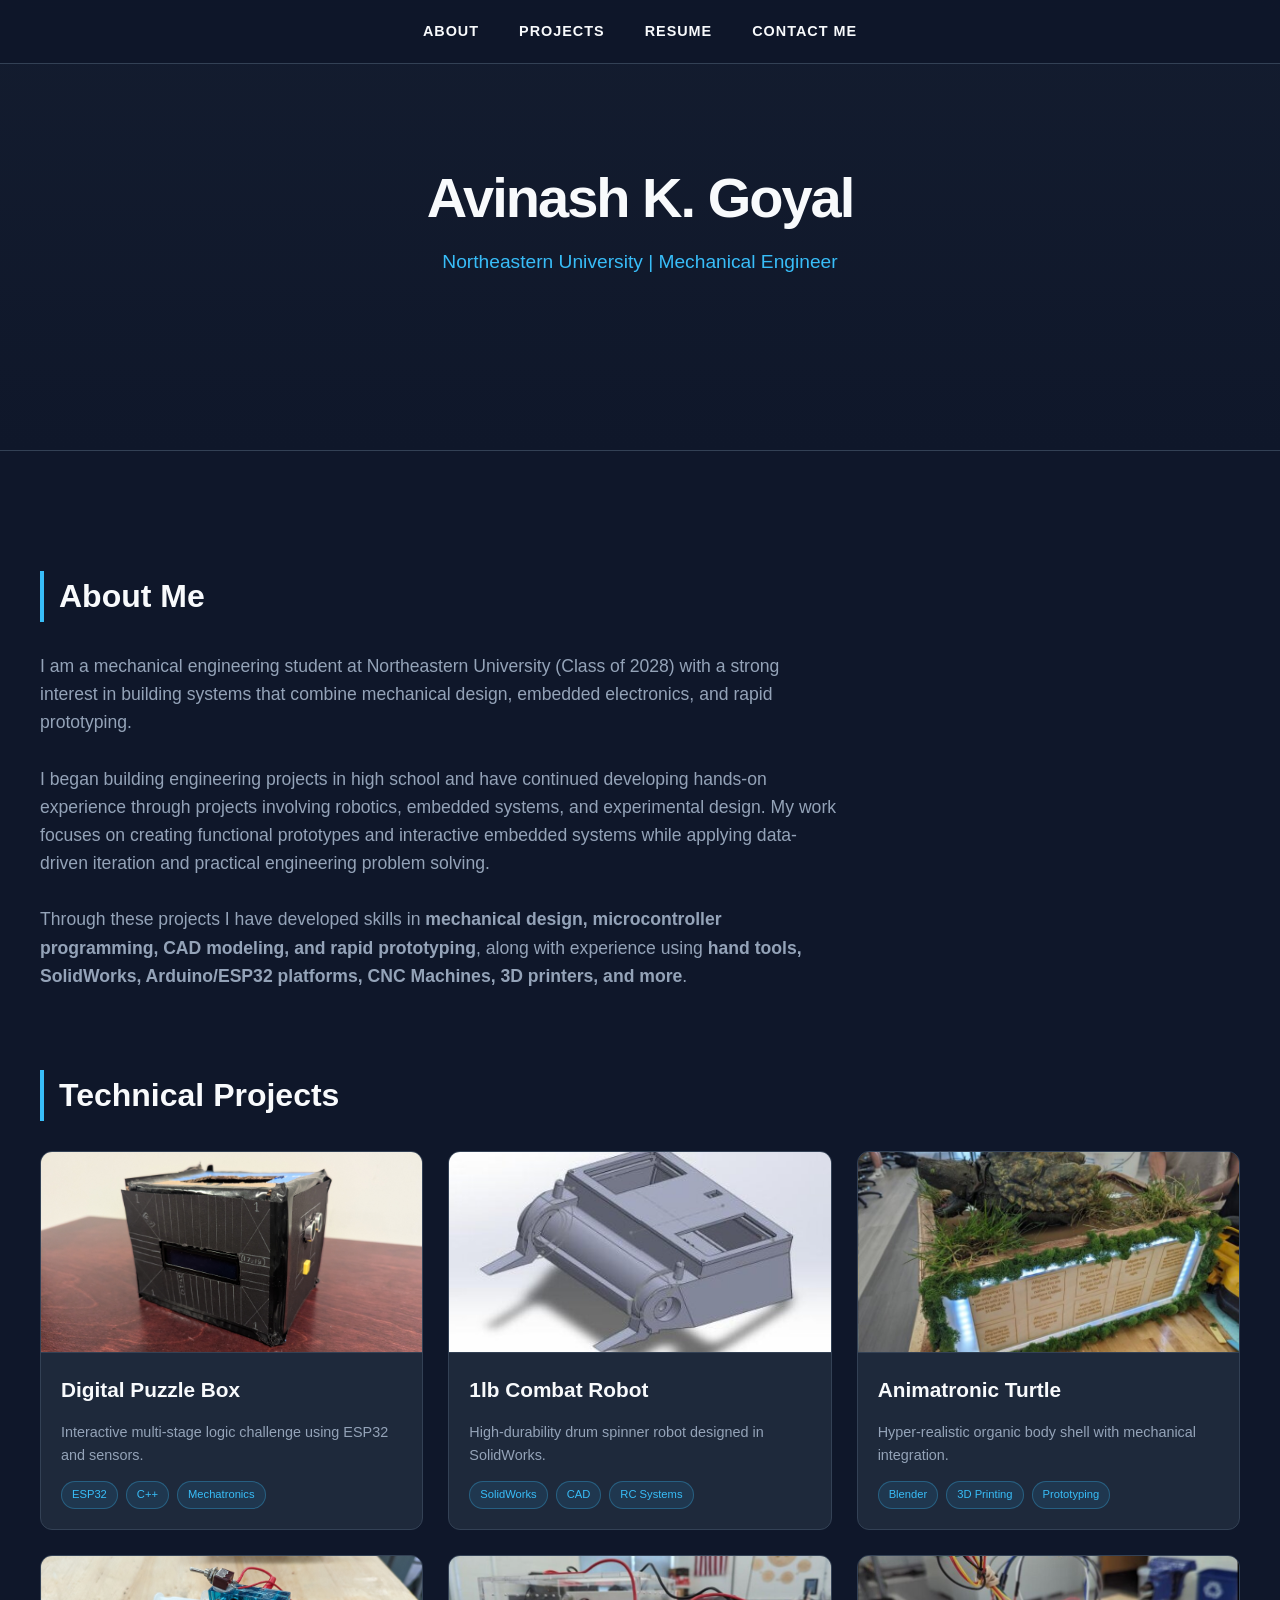
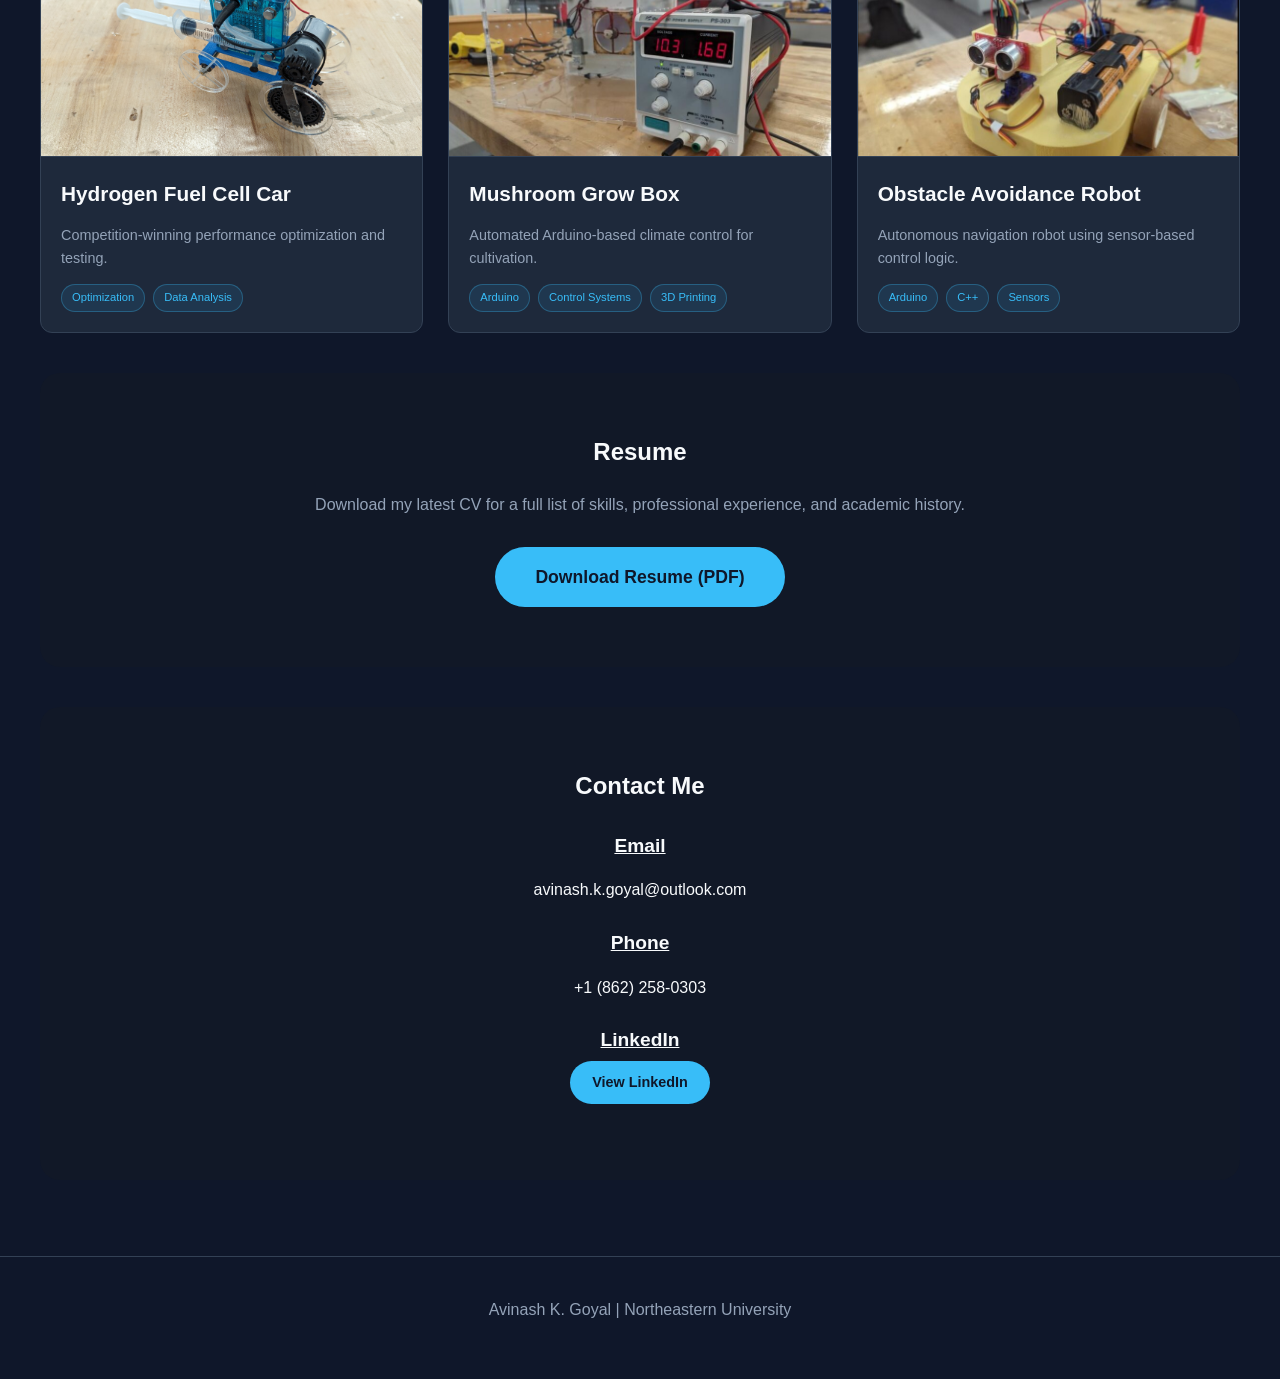
==== index.html @ fcb68ca4 "Add files via upload Portfolio Ver. 1 Commit" ====
<!DOCTYPE html>
<html lang="en">
<head>
    <meta charset="UTF-8">
    <meta name="viewport" content="width=device-width, initial-scale=1.0">
    <title>Engineering Portfolio</title>
    <style>
        /* FAIL-PROOF EMBEDDED CSS */
        :root {
            --bg: #0f172a;
            --card: #1e293b;
            --accent: #38bdf8;
            --text: #f8fafc;
            --text-dim: #94a3b8;
        }

        html { scroll-behavior: smooth; }
        
        body {
            font-family: 'Segoe UI', Tahoma, Geneva, Verdana, sans-serif;
            background-color: var(--bg);
            color: var(--text);
            margin: 0;
            padding: 0;
            line-height: 1.6;
        }

        /* Nav Bar */
        nav {
            position: fixed;
            top: 0; width: 100%;
            background: rgba(15, 23, 42, 0.9);
            backdrop-filter: blur(10px);
            display: flex;
            justify-content: center;
            padding: 20px 0;
            z-index: 1000;
            border-bottom: 1px solid #334155;
        }

        nav a {
            color: var(--text);
            text-decoration: none;
            margin: 0 20px;
            font-weight: bold;
            font-size: 0.9rem;
            text-transform: uppercase;
            letter-spacing: 1px;
            transition: 0.3s;
        }

        nav a:hover { color: var(--accent); }

        /* Hero */
        header {
            height: 50vh;
            display: flex;
            flex-direction: column;
            justify-content: center;
            align-items: center;
            text-align: center;
            background: linear-gradient(rgba(15, 23, 42, 0.7), var(--bg)), #1e293b;
            border-bottom: 1px solid #334155;
        }

	/* Contact Header */
	.contact-title {
    	     font-size: 1.2rem;      
    	     font-weight: bold;
    	     text-decoration: underline;
    	     text-align: center;
    	     margin-top: 25px;
    	     margin-bottom: 5px;
    	     color: var(--text);
	}

        header h1 { font-size: 3.5rem; margin: 0; letter-spacing: -2px; }
        header p { color: var(--accent); font-size: 1.2rem; margin-top: 5px; font-weight: 300; }

        .container { max-width: 1200px; margin: 0 auto; padding: 60px 20px; }
	section {margin-top: 60px;}
        .section-title { font-size: 2rem; margin-bottom: 30px; border-left: 4px solid var(--accent); padding-left: 15px; }

        /* Project Grid */
        .project-grid {
            display: grid;
            grid-template-columns: repeat(auto-fit, minmax(320px, 1fr));
            gap: 25px;
        }

        .project-card {
            background: var(--card);
            border-radius: 12px;
            border: 1px solid #334155;
            overflow: hidden;
            cursor: pointer;
            transition: all 0.3s ease;
            display: flex;
            flex-direction: column;
        }

        .project-card:hover { 
            transform: translateY(-8px); 
            border-color: var(--accent);
            box-shadow: 0 10px 30px rgba(0,0,0,0.5);
        }

        /* Image Preview Area */
        .project-img {
            height: 200px;
            background-size: cover;
            background-position: center;
            background-color: #0f172a;
            border-bottom: 1px solid #334155;
        }

        .project-info { padding: 20px; }
        .project-info h3 { margin: 0 0 10px 0; color: var(--text); font-size: 1.3rem; }
        .project-info p { font-size: 0.9rem; color: var(--text-dim); margin-bottom: 15px; height: 45px; overflow: hidden; }

        .tags { display: flex; flex-wrap: wrap; gap: 8px; }
        .tags span {
            font-size: 0.7rem;
            background: rgba(56, 189, 248, 0.1);
            color: var(--accent);
            padding: 4px 10px;
            border-radius: 50px;
            border: 1px solid rgba(56, 189, 248, 0.3);
        }

        /* Resume Section */
        #resume { text-align: center; background: #111827; border-radius: 20px; margin-top: 40px; padding: 60px 20px; }
        .resume-btn {
            display: inline-block;
            background: var(--accent);
            color: #0f172a;
            padding: 16px 40px;
            border-radius: 50px;
            text-decoration: none;
            font-weight: bold;
            font-size: 1.1rem;
            transition: 0.3s;
        }
        .resume-btn:hover { transform: scale(1.05); background: #fff; }

	.contact-btn {
    	display: inline-block;
    	background: var(--accent);
    	color: #0f172a;
    	padding: 10px 22px;   /* smaller padding */
    	border-radius: 40px;
    	text-decoration: none;
    	font-weight: bold;
    	font-size: 0.9rem;    /* smaller text */
   	 transition: 0.3s;
	}

	.contact-btn:hover {
  	  transform: scale(1.05);
   	 background: #fff;
	}	

	/* Contact Me Section */
        #contact { text-align: center; background: #111827; border-radius: 20px; margin-top: 40px; padding: 60px 20px; }


        /* Pop-up Modal */
        .modal {
            display: none;
            position: fixed;
            z-index: 2000;
            top: 0; left: 0; width: 100%; height: 100%;
            background: rgba(0,0,0,0.95);
            overflow-y: auto;
            backdrop-filter: blur(8px);
        }

        .modal-content {
            background: var(--card);
            margin: 40px auto;
            padding: 40px;
            width: 90%;
            max-width: 900px;
            border-radius: 20px;
            position: relative;
            border: 1px solid var(--accent);
        }

        .close {
            position: absolute;
            top: 20px; right: 25px;
            font-size: 40px; cursor: pointer; color: var(--text-dim);
        }
        .close:hover { color: var(--accent); }

        #modalImages {
            display: grid;
            grid-template-columns: 1fr 1fr;
            gap: 15px;
            margin-top: 25px;
        }

        #modalImages img {
            width: 100%;
            border-radius: 10px;
            border: 1px solid #334155;
        }

        @media (max-width: 600px) {
            #modalImages { grid-template-columns: 1fr; }
            header h1 { font-size: 2.5rem; }
        }
    </style>
</head>
<body>

    <nav>
        <a href="#about">About</a>
        <a href="#projects">Projects</a>
        <a href="#resume">Resume</a>
	<a href="#contact">Contact Me</a>
    </nav>

    <header>
        <h1>Avinash K. Goyal</h1>
        <p>Northeastern University | Mechanical Engineer</p>
    </header>

    <div class="container">
        
        <!-- ABOUT ME -->
        <section id="about" style="margin-bottom: 80px;">
            <h2 class="section-title">About Me</h2>
            <p style="font-size: 1.1rem; max-width: 800px; color: var(--text-dim);">
                I am a mechanical engineering student at Northeastern University (Class of 2028) with a strong interest in building systems that combine mechanical design, embedded electronics, and rapid prototyping.<br><br>I began building engineering projects in high school and have continued developing hands-on experience through projects involving robotics, embedded systems, and experimental design. My work focuses on creating functional prototypes and interactive embedded systems while applying data-driven iteration and practical engineering problem solving.<br><br>Through these projects I have developed skills in <Strong>mechanical design, microcontroller programming, CAD modeling, and rapid prototyping</Strong>, along with experience using <Strong>hand tools, SolidWorks, Arduino/ESP32 platforms, CNC Machines, 3D printers, and more</Strong>.
            </p>
        </section>

        <!-- PROJECTS -->
        <section id="projects">
            <h2 class="section-title">Technical Projects</h2>
            <div class="project-grid">
                
                <!-- 1. Digital Puzzle Box -->
                <div class="project-card" onclick="openModal('Digital Puzzle Box', 'The Digital Puzzle Box is an interactive, multi-stage escape-room style puzzle system designed to combine embedded systems, physical interaction, and logical problem solving. The project integrates sensors, user input devices, and servo-driven mechanisms to create a sequential puzzle experience that must be solved step-by-step to progress.<br><br>The system was built around an ESP32 microcontroller controlling multiple input and output components including an LCD display, distance sensors, buttons, and a joystick interface. Each stage of the puzzle required users to interact with the hardware in different ways, triggering new challenges through programmed logic.<br><br>The embedded software was written in C++ using the Arduino IDE, implementing multiple puzzle types such as pattern recognition, binary decoding, timing challenges, and mathematical sequences.<br><br>The enclosure and interface components were designed to allow easy user interaction while maintaining modular electronics inside the box. Rapid prototyping techniques and low-cost materials were used to build a complete functional prototype in under two weeks.<br><br>The final system successfully demonstrated a full puzzle sequence from start to finish, showcasing how embedded electronics and mechanical actuation can create engaging interactive devices.', 'puzzle-preview.jpg,puzzle-1.jpg,puzzle-2.jpg')">
                    <div class="project-img" style="background-image: url('puzzle-preview.jpg');"></div>
                    <div class="project-info">
                        <h3>Digital Puzzle Box</h3>
                        <p>Interactive multi-stage logic challenge using ESP32 and sensors.</p>
                        <div class="tags"><span>ESP32</span> <span>C++</span> <span>Mechatronics</span></div>
                    </div>
                </div>

                <!-- 2. Combat Robot -->
                <div class="project-card" onclick="openModal('1lb Combat Robot', 'This project involved designing and building a 1-pound competitive combat robot optimized for durability, weapon performance, and survivability in combat robotics competitions.<br><br>The robot chassis was designed in SolidWorks with a low-profile architecture to maximize stability and ensure the robot could continue operating even if flipped over. The structure incorporated sloped armor surfaces and reinforced mounting points to improve resilience against impacts.<br><br>The front of the robot features low-clearance forks designed to gain control of opponents during engagement.<br><br>A two-tooth drum spinner weapon was engineered to maximize bite and energy transfer while staying within strict weight constraints. Iterative design was used to balance weapon mass, rotational speed, and structural strength.<br><br>Because combat robots operate under extreme conditions, special attention was given to weight distribution, structural robustness, component protection, and maintainability between matches.<br><br>The final design balanced offensive power and durability while meeting the strict weight and dimensional requirements of the competition class.', 'robot-preview.jpg,robot-1.jpg,robot-2.jpg')">
                    <div class="project-img" style="background-image: url('robot-preview.jpg');"></div>
                    <div class="project-info">
                        <h3>1lb Combat Robot</h3>
                        <p>High-durability drum spinner robot designed in SolidWorks.</p>
                        <div class="tags"><span>SolidWorks</span> <span>CAD</span> <span>RC Systems</span></div>
                    </div>
                </div>

                <!-- 3. Animatronic Turtle -->
                <div class="project-card" onclick="openModal('Animatronic Snapping Turtle', 'This project focused on creating a realistic full-scale animatronic snapping turtle, emphasizing lifelike appearance and compatibility with internal mechanical systems.<br><br>The outer body was modeled in Blender and fabricated using 3D printing techniques. Special attention was given to surface detail and geometry so the shell and skin textures resembled the organic form of a real snapping turtle.<br><br>The design had to integrate cleanly with the internal mechanical structure while maintaining realistic proportions and surface textures.<br><br>Multiple materials and fabrication techniques were explored to achieve realistic appearance and flexibility, including, flexible TPU printing, fabric layering, custom paint blending, and epoxy surface finishing. These methods allowed experimentation with different ways to replicate organic textures and motion.<br><br>The final animatronic shell achieved a convincing natural appearance while remaining compatible with the internal actuation system.', 'turtle-preview.jpg,turtle-1.jpg,turtle-2.jpg')">
                    <div class="project-img" style="background-image: url('turtle-preview.jpg');"></div>
                    <div class="project-info">
                        <h3>Animatronic Turtle</h3>
                        <p>Hyper-realistic organic body shell with mechanical integration.</p>
                        <div class="tags"><span>Blender</span> <span>3D Printing</span> <span>Prototyping</span></div>
                    </div>
                </div>

                <!-- 4. Hydrogen Fuel Cell Car -->
                <div class="project-card" onclick="openModal('Hydrogen Fuel Cell Car', 'This project involved designing and optimizing a hydrogen fuel cell powered model vehicle as part of a competitive engineering challenge.<br><br>The goal was to maximize vehicle performance while operating under strict competition constraints including a fixed power source and limited modification allowances.<br><br>A structured testing process was developed to analyze how design variables affected performance. Key factors studied included vehicle weight, gear ratios, wheel diameter, and mechanical efficiency. Timed experimental runs were conducted to isolate the effect of each variable.<br><br>Data from testing was used to guide design improvements and drivetrain configuration adjustments. These iterative changes improved the balance between torque and speed.<br><br>The final design achieved top performance in the competition and received the Best Engineered Car Award for its systematic design and optimization process.', 'car-preview.jpg,car-1.jpg,car-2.jpg')">
                    <div class="project-img" style="background-image: url('car-preview.jpg');"></div>
                    <div class="project-info">
                        <h3>Hydrogen Fuel Cell Car</h3>
                        <p>Competition-winning performance optimization and testing.</p>
                        <div class="tags"><span>Optimization</span> <span>Data Analysis</span></div>
                    </div>
                </div>

                <!-- 5. Mushroom Grow Box -->
                <div class="project-card" onclick="openModal('Mushroom Grow Box', 'The Mushroom Grow Box project involved building a small-scale environmental control system capable of monitoring and regulating conditions required for mushroom cultivation.<br><br>The system used an Arduino Uno connected to temperature and humidity sensors, along with control components for regulating environmental conditions.<br><br>A microcontroller program written in C++ continuously monitored sensor readings and adjusted system behavior accordingly.<br><br>A custom electronics housing was designed and 3D printed to mount the control system externally on the grow box. The enclosure included features to improve usability and maintenance, including, snap-fit mounting structure, cable routing channels, and a dedicated programming access port<br><br>The system successfully demonstrated automated environmental monitoring and control within a compact and maintainable design.', 'grow-preview.jpg,grow-1.jpg')">
                    <div class="project-img" style="background-image: url('grow-preview.jpg');"></div>
                    <div class="project-info">
                        <h3>Mushroom Grow Box</h3>
                        <p>Automated Arduino-based climate control for cultivation.</p>
                        <div class="tags"><span>Arduino</span> <span>Control Systems</span> <span>3D Printing</span></div>
                    </div>
                </div>

                <!-- 6. Obstacle Avoidance Robot -->
                <div class="project-card" onclick="openModal('Obstacle Avoidance Robot', 'This project involved building an autonomous robot capable of navigating around obstacles using sensor feedback and programmed control logic.<br><br>The robot chassis was designed in OnShape and fabricated using 3D printing. The design prioritized simplicity and easy integration of sensors and motors.<br><br>The robot used distance sensors to detect obstacles and adjust its movement in real time. All control logic was programmed in C++ using the Arduino IDE.<br><br>The system processed sensor input and dynamically controlled motor outputs to allow the robot to avoid collisions.<br><br>The completed robot successfully navigated obstacle-filled environments using fully autonomous control.', 'avoid-preview.jpg,avoid-1.jpg')">
                    <div class="project-img" style="background-image: url('avoid-preview.jpg');"></div>
                    <div class="project-info">
                        <h3>Obstacle Avoidance Robot</h3>
                        <p>Autonomous navigation robot using sensor-based control logic.</p>
                        <div class="tags"><span>Arduino</span> <span>C++</span> <span>Sensors</span></div>
                    </div>
                </div>

            </div>
        </section>

        <!-- RESUME -->
        <section id="resume">
            <h2 style="margin-top: 0;">Resume</h2>
            <p style="color: var(--text-dim); margin-bottom: 30px;">
                Download my latest CV for a full list of skills, professional experience, and academic history.
            </p>
            <a href="resume.pdf" class="resume-btn" target="_blank">Download Resume (PDF)</a>
        </section>

        <!-- Contact Me -->
        <section id="contact">
            <h2 style="margin-top: 0;">Contact Me</h2>

            <div class="contact-title">Email</div>
            <p>avinash.k.goyal@outlook.com</p>

            <div class="contact-title">Phone</div>
            <p>+1 (862) 258-0303</p>

            <div class="contact-title">LinkedIn</div>

		<a href="https://www.linkedin.com/in/avinash-k-goyal" target="_blank" 
  		class="contact-btn">
  		View LinkedIn
		</a>
		
            </p>
        </section>
    </div> 

    <footer>
        <p style="text-align: center; color: var(--text-dim); padding: 40px 0; border-top: 1px solid #334155;">
            Avinash K. Goyal | Northeastern University
        </p>
    </footer>

    <!-- POP-UP MODAL STRUCTURE -->
    <div id="projectModal" class="modal">
        <div class="modal-content">
            <span class="close" onclick="closeModal()">&times;</span>
            <h2 id="modalTitle" style="color:var(--accent); margin-top: 0; font-size: 2rem;"></h2>
            <p id="modalDesc" style="font-size: 1.1rem; line-height: 1.8; color: var(--text-dim);"></p>
            <h4 style="margin-bottom: 10px; border-bottom: 1px solid #334155; padding-bottom: 5px;">Project Documentation</h4>
            <div id="modalImages"></div>
        </div>
    </div>

    <script>
        function openModal(title, desc, imgs) {
            document.getElementById("modalTitle").innerText = title;
            document.getElementById("modalDesc").innerHTML = desc;
            const imgContainer = document.getElementById("modalImages");
            imgContainer.innerHTML = "";
            
            const imgList = imgs.split(",");
            imgList.forEach(src => {
                const img = document.createElement("img");
                img.src = src.trim();
                img.onerror = function() { this.style.display='none'; }; // Hides images that don't exist
                imgContainer.appendChild(img);
            });

            document.getElementById("projectModal").style.display = "block";
            document.body.style.overflow = "hidden"; // Stops the background from scrolling
        }

        function closeModal() {
            document.getElementById("projectModal").style.display = "none";
            document.body.style.overflow = "auto";
        }

        // Close when clicking outside the box
        window.onclick = function(event) {
            if (event.target == document.getElementById("projectModal")) {
                closeModal();
            }
        }
    </script>
</body>
</html>
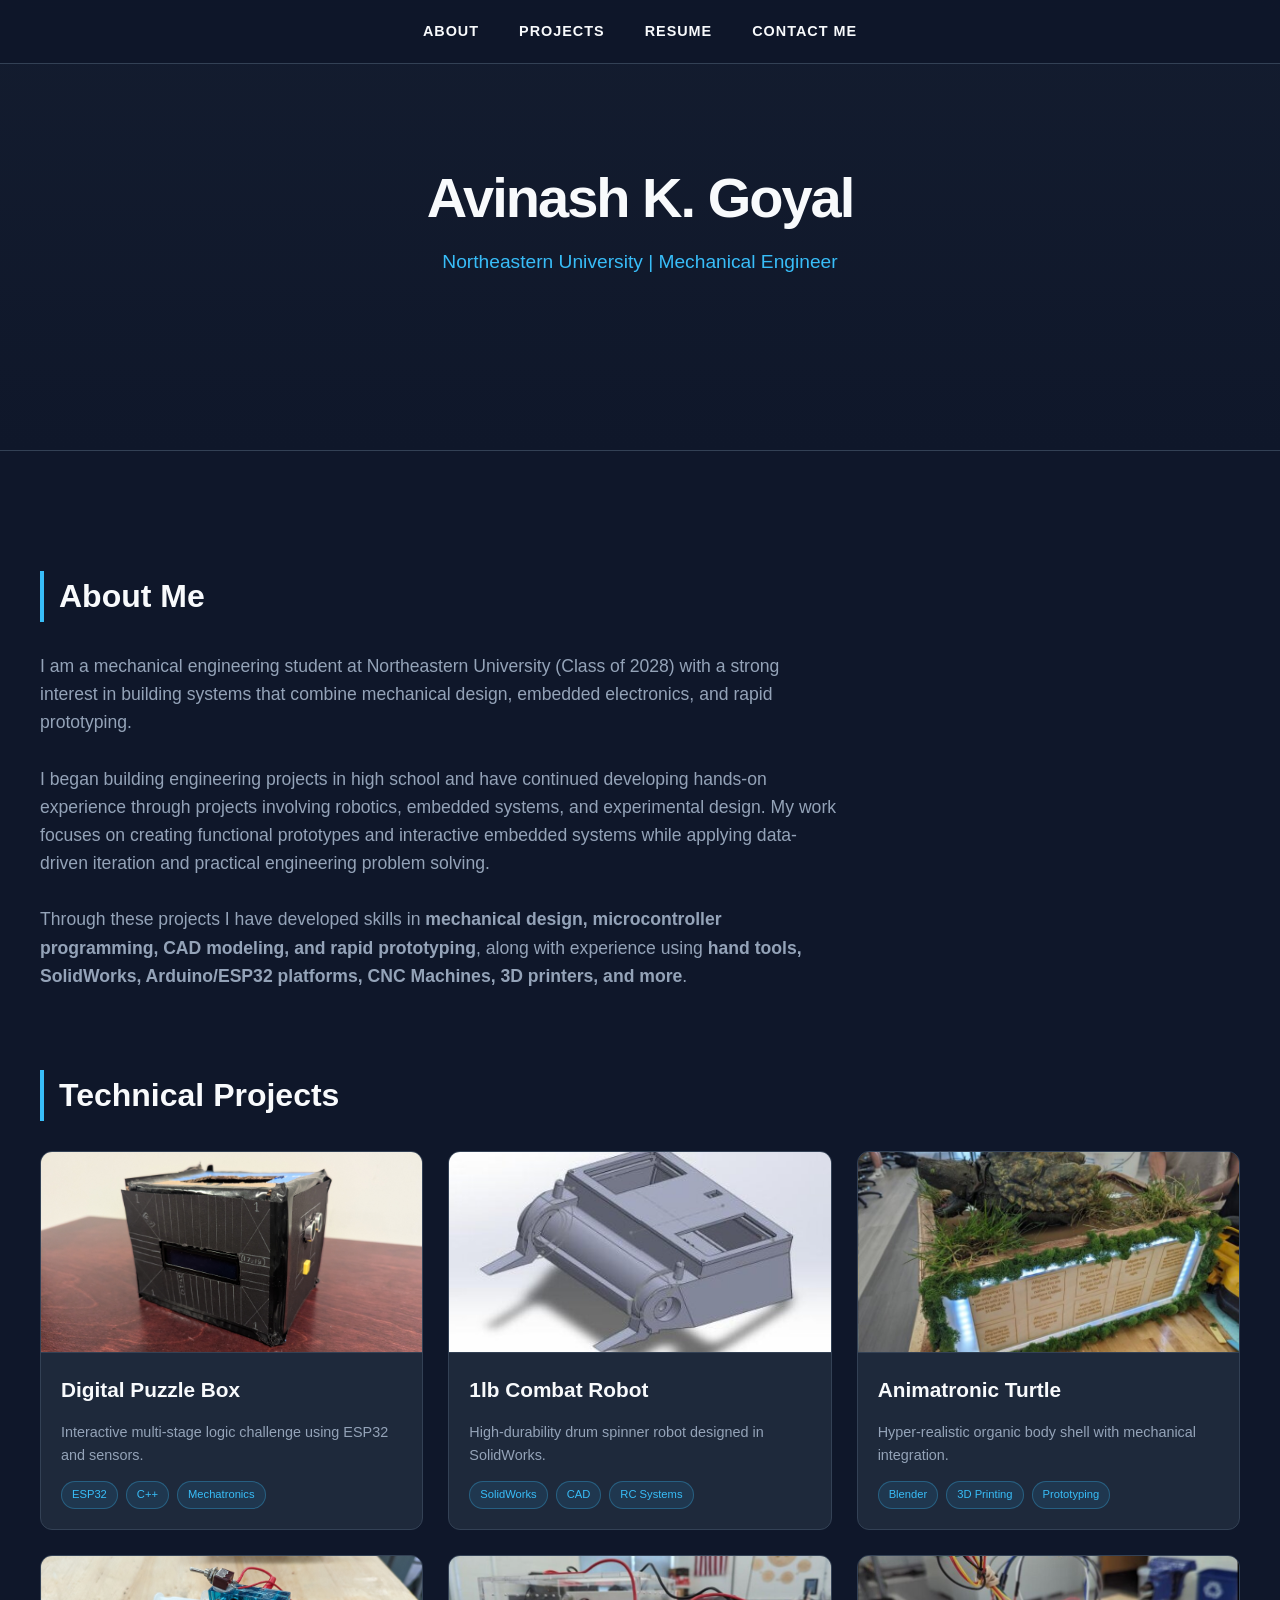
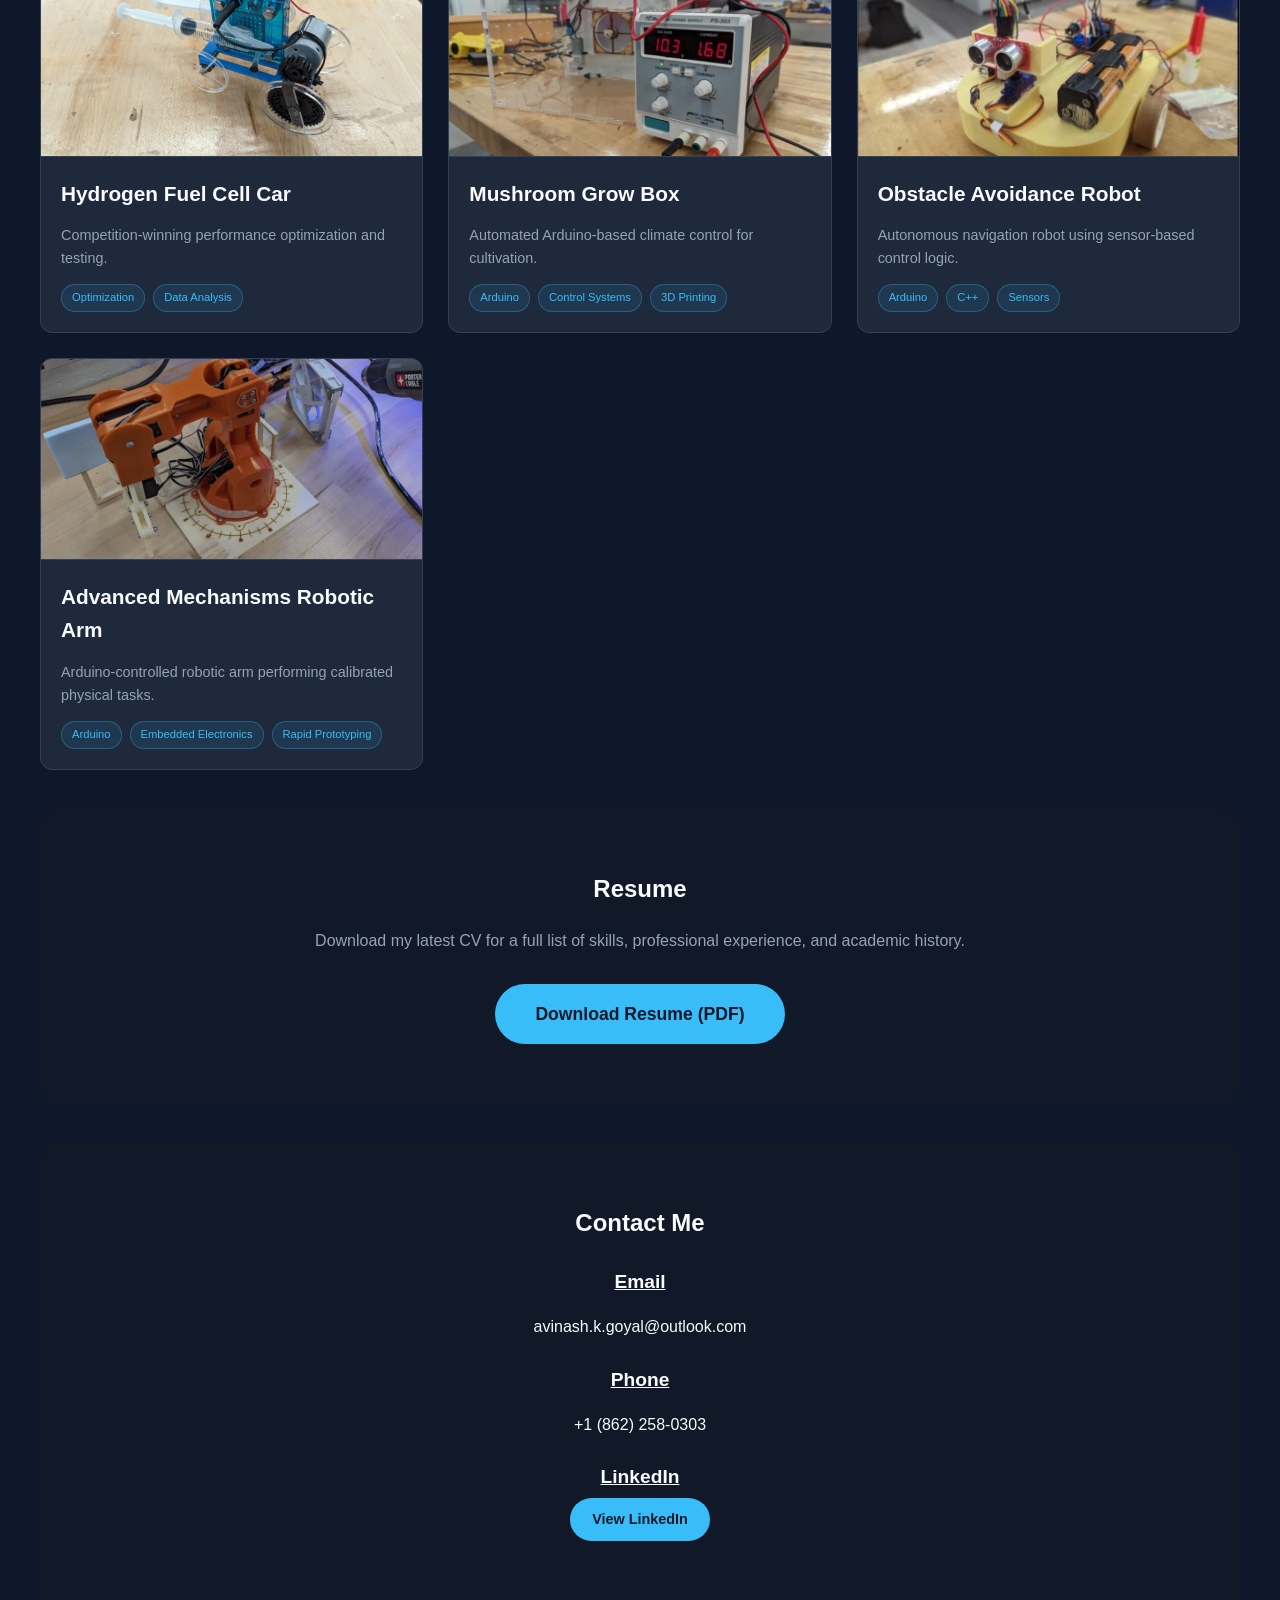
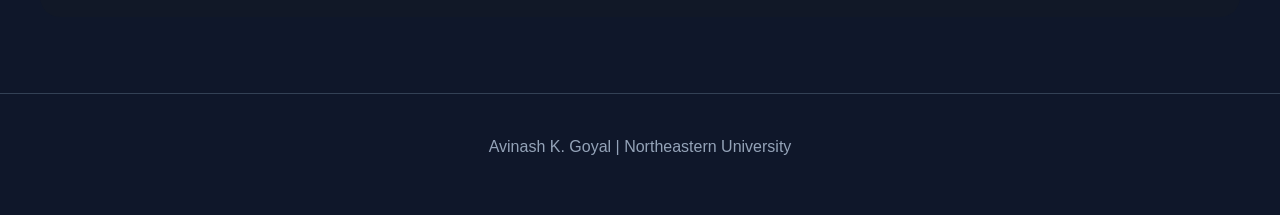
==== commit 68399697: "Ver 1.01 Reupload 1" ====
--- a/index.html
+++ b/index.html
@@ -242,7 +242,7 @@
             <div class="project-grid">
                 
                 <!-- 1. Digital Puzzle Box -->
-                <div class="project-card" onclick="openModal('Digital Puzzle Box', 'The Digital Puzzle Box is an interactive, multi-stage escape-room style puzzle system designed to combine embedded systems, physical interaction, and logical problem solving. The project integrates sensors, user input devices, and servo-driven mechanisms to create a sequential puzzle experience that must be solved step-by-step to progress.<br><br>The system was built around an ESP32 microcontroller controlling multiple input and output components including an LCD display, distance sensors, buttons, and a joystick interface. Each stage of the puzzle required users to interact with the hardware in different ways, triggering new challenges through programmed logic.<br><br>The embedded software was written in C++ using the Arduino IDE, implementing multiple puzzle types such as pattern recognition, binary decoding, timing challenges, and mathematical sequences.<br><br>The enclosure and interface components were designed to allow easy user interaction while maintaining modular electronics inside the box. Rapid prototyping techniques and low-cost materials were used to build a complete functional prototype in under two weeks.<br><br>The final system successfully demonstrated a full puzzle sequence from start to finish, showcasing how embedded electronics and mechanical actuation can create engaging interactive devices.', 'puzzle-preview.jpg,puzzle-1.jpg,puzzle-2.jpg')">
+                <div class="project-card" onclick="openModal('Digital Puzzle Box', 'The Digital Puzzle Box is an interactive, multi-stage escape-room style puzzle system designed to combine embedded systems, physical interaction, and logical problem solving. The project integrates sensors, user input devices, and servo-driven mechanisms to create a sequential puzzle experience that must be solved step-by-step to progress.<br><br>The system was built around an ESP32 microcontroller controlling multiple input and output components including an LCD display, distance sensors, buttons, and a joystick interface. Each stage of the puzzle required users to interact with the hardware in different ways, triggering new challenges through programmed logic.<br><br>The embedded software was written in C++ using the Arduino IDE, implementing multiple puzzle types such as pattern recognition, binary decoding, timing challenges, and mathematical sequences.<br><br>The enclosure and interface components were designed to allow easy user interaction while maintaining modular electronics inside the box. Rapid prototyping techniques and low-cost materials were used to build a complete functional prototype in under two weeks.<br><br>The final system successfully demonstrated a full puzzle sequence from start to finish, showcasing how embedded electronics and mechanical actuation can create engaging interactive devices.', 'puzzle-preview.jpg,puzzle-1.jpg,puzzle-2.jpg,puzzle-3.jpg,puzzle-4.jpg')">
                     <div class="project-img" style="background-image: url('puzzle-preview.jpg');"></div>
                     <div class="project-info">
                         <h3>Digital Puzzle Box</h3>
@@ -252,7 +252,7 @@
                 </div>
 
                 <!-- 2. Combat Robot -->
-                <div class="project-card" onclick="openModal('1lb Combat Robot', 'This project involved designing and building a 1-pound competitive combat robot optimized for durability, weapon performance, and survivability in combat robotics competitions.<br><br>The robot chassis was designed in SolidWorks with a low-profile architecture to maximize stability and ensure the robot could continue operating even if flipped over. The structure incorporated sloped armor surfaces and reinforced mounting points to improve resilience against impacts.<br><br>The front of the robot features low-clearance forks designed to gain control of opponents during engagement.<br><br>A two-tooth drum spinner weapon was engineered to maximize bite and energy transfer while staying within strict weight constraints. Iterative design was used to balance weapon mass, rotational speed, and structural strength.<br><br>Because combat robots operate under extreme conditions, special attention was given to weight distribution, structural robustness, component protection, and maintainability between matches.<br><br>The final design balanced offensive power and durability while meeting the strict weight and dimensional requirements of the competition class.', 'robot-preview.jpg,robot-1.jpg,robot-2.jpg')">
+                <div class="project-card" onclick="openModal('1lb Combat Robot', 'This project involved designing and building a 1-pound competitive combat robot optimized for durability, weapon performance, and survivability in combat robotics competitions.<br><br>The robot chassis was designed in SolidWorks with a low-profile architecture to maximize stability and ensure the robot could continue operating even if flipped over. The structure incorporated sloped armor surfaces and reinforced mounting points to improve resilience against impacts.<br><br>The front of the robot features low-clearance forks designed to gain control of opponents during engagement.<br><br>A two-tooth drum spinner weapon was engineered to maximize bite and energy transfer while staying within strict weight constraints. Iterative design was used to balance weapon mass, rotational speed, and structural strength.<br><br>Because combat robots operate under extreme conditions, special attention was given to weight distribution, structural robustness, component protection, and maintainability between matches.<br><br>The final design balanced offensive power and durability while meeting the strict weight and dimensional requirements of the competition class.', 'robot-preview.jpg,robot-1.jpg,robot-2.jpg,robot-3.jpg')">
                     <div class="project-img" style="background-image: url('robot-preview.jpg');"></div>
                     <div class="project-info">
                         <h3>1lb Combat Robot</h3>
@@ -262,7 +262,7 @@
                 </div>
 
                 <!-- 3. Animatronic Turtle -->
-                <div class="project-card" onclick="openModal('Animatronic Snapping Turtle', 'This project focused on creating a realistic full-scale animatronic snapping turtle, emphasizing lifelike appearance and compatibility with internal mechanical systems.<br><br>The outer body was modeled in Blender and fabricated using 3D printing techniques. Special attention was given to surface detail and geometry so the shell and skin textures resembled the organic form of a real snapping turtle.<br><br>The design had to integrate cleanly with the internal mechanical structure while maintaining realistic proportions and surface textures.<br><br>Multiple materials and fabrication techniques were explored to achieve realistic appearance and flexibility, including, flexible TPU printing, fabric layering, custom paint blending, and epoxy surface finishing. These methods allowed experimentation with different ways to replicate organic textures and motion.<br><br>The final animatronic shell achieved a convincing natural appearance while remaining compatible with the internal actuation system.', 'turtle-preview.jpg,turtle-1.jpg,turtle-2.jpg')">
+                <div class="project-card" onclick="openModal('Animatronic Snapping Turtle', 'This project focused on creating a realistic full-scale animatronic snapping turtle, emphasizing lifelike appearance and compatibility with internal mechanical systems.<br><br>The outer body was modeled in Blender and fabricated using 3D printing techniques. Special attention was given to surface detail and geometry so the shell and skin textures resembled the organic form of a real snapping turtle.<br><br>The design had to integrate cleanly with the internal mechanical structure while maintaining realistic proportions and surface textures.<br><br>Multiple materials and fabrication techniques were explored to achieve realistic appearance and flexibility, including, flexible TPU printing, fabric layering, custom paint blending, and epoxy surface finishing. These methods allowed experimentation with different ways to replicate organic textures and motion.<br><br>The final animatronic shell achieved a convincing natural appearance while remaining compatible with the internal actuation system.', 'turtle-preview.jpg,turtle-1.jpg,turtle-2.jpg,turtle-3.jpg,turtle-4.jpg,turtle-5.jpg,turtle-6.jpg,turtle-7.jpg,turtle-8.jpg')">
                     <div class="project-img" style="background-image: url('turtle-preview.jpg');"></div>
                     <div class="project-info">
                         <h3>Animatronic Turtle</h3>
@@ -272,7 +272,7 @@
                 </div>
 
                 <!-- 4. Hydrogen Fuel Cell Car -->
-                <div class="project-card" onclick="openModal('Hydrogen Fuel Cell Car', 'This project involved designing and optimizing a hydrogen fuel cell powered model vehicle as part of a competitive engineering challenge.<br><br>The goal was to maximize vehicle performance while operating under strict competition constraints including a fixed power source and limited modification allowances.<br><br>A structured testing process was developed to analyze how design variables affected performance. Key factors studied included vehicle weight, gear ratios, wheel diameter, and mechanical efficiency. Timed experimental runs were conducted to isolate the effect of each variable.<br><br>Data from testing was used to guide design improvements and drivetrain configuration adjustments. These iterative changes improved the balance between torque and speed.<br><br>The final design achieved top performance in the competition and received the Best Engineered Car Award for its systematic design and optimization process.', 'car-preview.jpg,car-1.jpg,car-2.jpg')">
+                <div class="project-card" onclick="openModal('Hydrogen Fuel Cell Car', 'This project involved designing and optimizing a hydrogen fuel cell powered model vehicle as part of a competitive engineering challenge.<br><br>The goal was to maximize vehicle performance while operating under strict competition constraints including a fixed power source and limited modification allowances.<br><br>A structured testing process was developed to analyze how design variables affected performance. Key factors studied included vehicle weight, gear ratios, wheel diameter, and mechanical efficiency. Timed experimental runs were conducted to isolate the effect of each variable.<br><br>Data from testing was used to guide design improvements and drivetrain configuration adjustments. These iterative changes improved the balance between torque and speed.<br><br>The final design achieved top performance in the competition and received the Best Engineered Car Award for its systematic design and optimization process.', 'car-preview.jpg,car-1.jpg,car-2.jpg,car-3.jpg')">
                     <div class="project-img" style="background-image: url('car-preview.jpg');"></div>
                     <div class="project-info">
                         <h3>Hydrogen Fuel Cell Car</h3>
@@ -282,7 +282,7 @@
                 </div>
 
                 <!-- 5. Mushroom Grow Box -->
-                <div class="project-card" onclick="openModal('Mushroom Grow Box', 'The Mushroom Grow Box project involved building a small-scale environmental control system capable of monitoring and regulating conditions required for mushroom cultivation.<br><br>The system used an Arduino Uno connected to temperature and humidity sensors, along with control components for regulating environmental conditions.<br><br>A microcontroller program written in C++ continuously monitored sensor readings and adjusted system behavior accordingly.<br><br>A custom electronics housing was designed and 3D printed to mount the control system externally on the grow box. The enclosure included features to improve usability and maintenance, including, snap-fit mounting structure, cable routing channels, and a dedicated programming access port<br><br>The system successfully demonstrated automated environmental monitoring and control within a compact and maintainable design.', 'grow-preview.jpg,grow-1.jpg')">
+                <div class="project-card" onclick="openModal('Mushroom Grow Box', 'The Mushroom Grow Box project involved building a small-scale environmental control system capable of monitoring and regulating conditions required for mushroom cultivation.<br><br>The system used an Arduino Uno connected to temperature and humidity sensors, along with control components for regulating environmental conditions.<br><br>A microcontroller program written in C++ continuously monitored sensor readings and adjusted system behavior accordingly.<br><br>A custom electronics housing was designed and 3D printed to mount the control system externally on the grow box. The enclosure included features to improve usability and maintenance, including, snap-fit mounting structure, cable routing channels, and a dedicated programming access port<br><br>The system successfully demonstrated automated environmental monitoring and control within a compact and maintainable design.', 'grow-preview.jpg,grow-1.jpg,grow-2.jpg,grow-3.jpg,grow-4.jpg')">
                     <div class="project-img" style="background-image: url('grow-preview.jpg');"></div>
                     <div class="project-info">
                         <h3>Mushroom Grow Box</h3>
@@ -292,7 +292,7 @@
                 </div>
 
                 <!-- 6. Obstacle Avoidance Robot -->
-                <div class="project-card" onclick="openModal('Obstacle Avoidance Robot', 'This project involved building an autonomous robot capable of navigating around obstacles using sensor feedback and programmed control logic.<br><br>The robot chassis was designed in OnShape and fabricated using 3D printing. The design prioritized simplicity and easy integration of sensors and motors.<br><br>The robot used distance sensors to detect obstacles and adjust its movement in real time. All control logic was programmed in C++ using the Arduino IDE.<br><br>The system processed sensor input and dynamically controlled motor outputs to allow the robot to avoid collisions.<br><br>The completed robot successfully navigated obstacle-filled environments using fully autonomous control.', 'avoid-preview.jpg,avoid-1.jpg')">
+                <div class="project-card" onclick="openModal('Obstacle Avoidance Robot', 'This project involved building an autonomous robot capable of navigating around obstacles using sensor feedback and programmed control logic.<br><br>The robot chassis was designed in OnShape and fabricated using 3D printing. The design prioritized simplicity and easy integration of sensors and motors.<br><br>The robot used distance sensors to detect obstacles and adjust its movement in real time. All control logic was programmed in C++ using the Arduino IDE.<br><br>The system processed sensor input and dynamically controlled motor outputs to allow the robot to avoid collisions.<br><br>The completed robot successfully navigated obstacle-filled environments using fully autonomous control.', 'avoid-preview.jpg,avoid-1.jpg,avoid-2.jpg,avoid-3.jpg')">
                     <div class="project-img" style="background-image: url('avoid-preview.jpg');"></div>
                     <div class="project-info">
                         <h3>Obstacle Avoidance Robot</h3>
@@ -300,6 +300,18 @@
                         <div class="tags"><span>Arduino</span> <span>C++</span> <span>Sensors</span></div>
                     </div>
                 </div>
+
+
+<!-- 7. Advanced Mechanisms: Robotic Arm -->
+                <div class="project-card" onclick="openModal('Advanced Mechanisms: Robotic Arm', 'This project focused on programming and operating a robotic arm to perform a repeatable physical task using embedded electronics and precise motion control. The system was designed to demonstrate how robotic actuation can interact with real-world systems by activating a heating device used to maintain a controlled temperature.<br><br>The project centered around integrating an Arduino-controlled robotic arm with a simple environmental control system. The arm was programmed to move through a sequence of calibrated positions to press a control interface connected to the heating system. Supporting structures were built to stabilize sensors and hardware during operation.<br><br>Control logic was written in C++ using the Arduino IDE to coordinate the arm’s servo motors and ensure consistent movement. Iterative testing and calibration were used to fine-tune motor positions and timing so the arm could reliably interact with the control interface and perform the required task repeatedly.<br><br>The final system demonstrated how programmable robotics can perform structured physical interactions through precise motion control and hardware integration, highlighting the importance of calibration, system setup, and iterative testing when working with robotic mechanisms.', 'arm-preview.jpg,arm-1.jpg,arm-2.jpg,arm-3.jpg')">
+                    <div class="project-img" style="background-image: url('arm-preview.jpg');"></div>
+                    <div class="project-info">
+                        <h3>Advanced Mechanisms Robotic Arm</h3>
+                        <p>Arduino-controlled robotic arm performing calibrated physical tasks.</p>
+                        <div class="tags"><span>Arduino</span> <span>Embedded Electronics</span> <span>Rapid Prototyping</span></div>
+                    </div>
+                </div>
+
 
             </div>
         </section>
@@ -346,7 +358,7 @@
             <span class="close" onclick="closeModal()">&times;</span>
             <h2 id="modalTitle" style="color:var(--accent); margin-top: 0; font-size: 2rem;"></h2>
             <p id="modalDesc" style="font-size: 1.1rem; line-height: 1.8; color: var(--text-dim);"></p>
-            <h4 style="margin-bottom: 10px; border-bottom: 1px solid #334155; padding-bottom: 5px;">Project Documentation</h4>
+            <h4 style="margin-bottom: 10px; border-bottom: 1px solid #334155; padding-bottom: 5px;">Project Photos</h4>
             <div id="modalImages"></div>
         </div>
     </div>
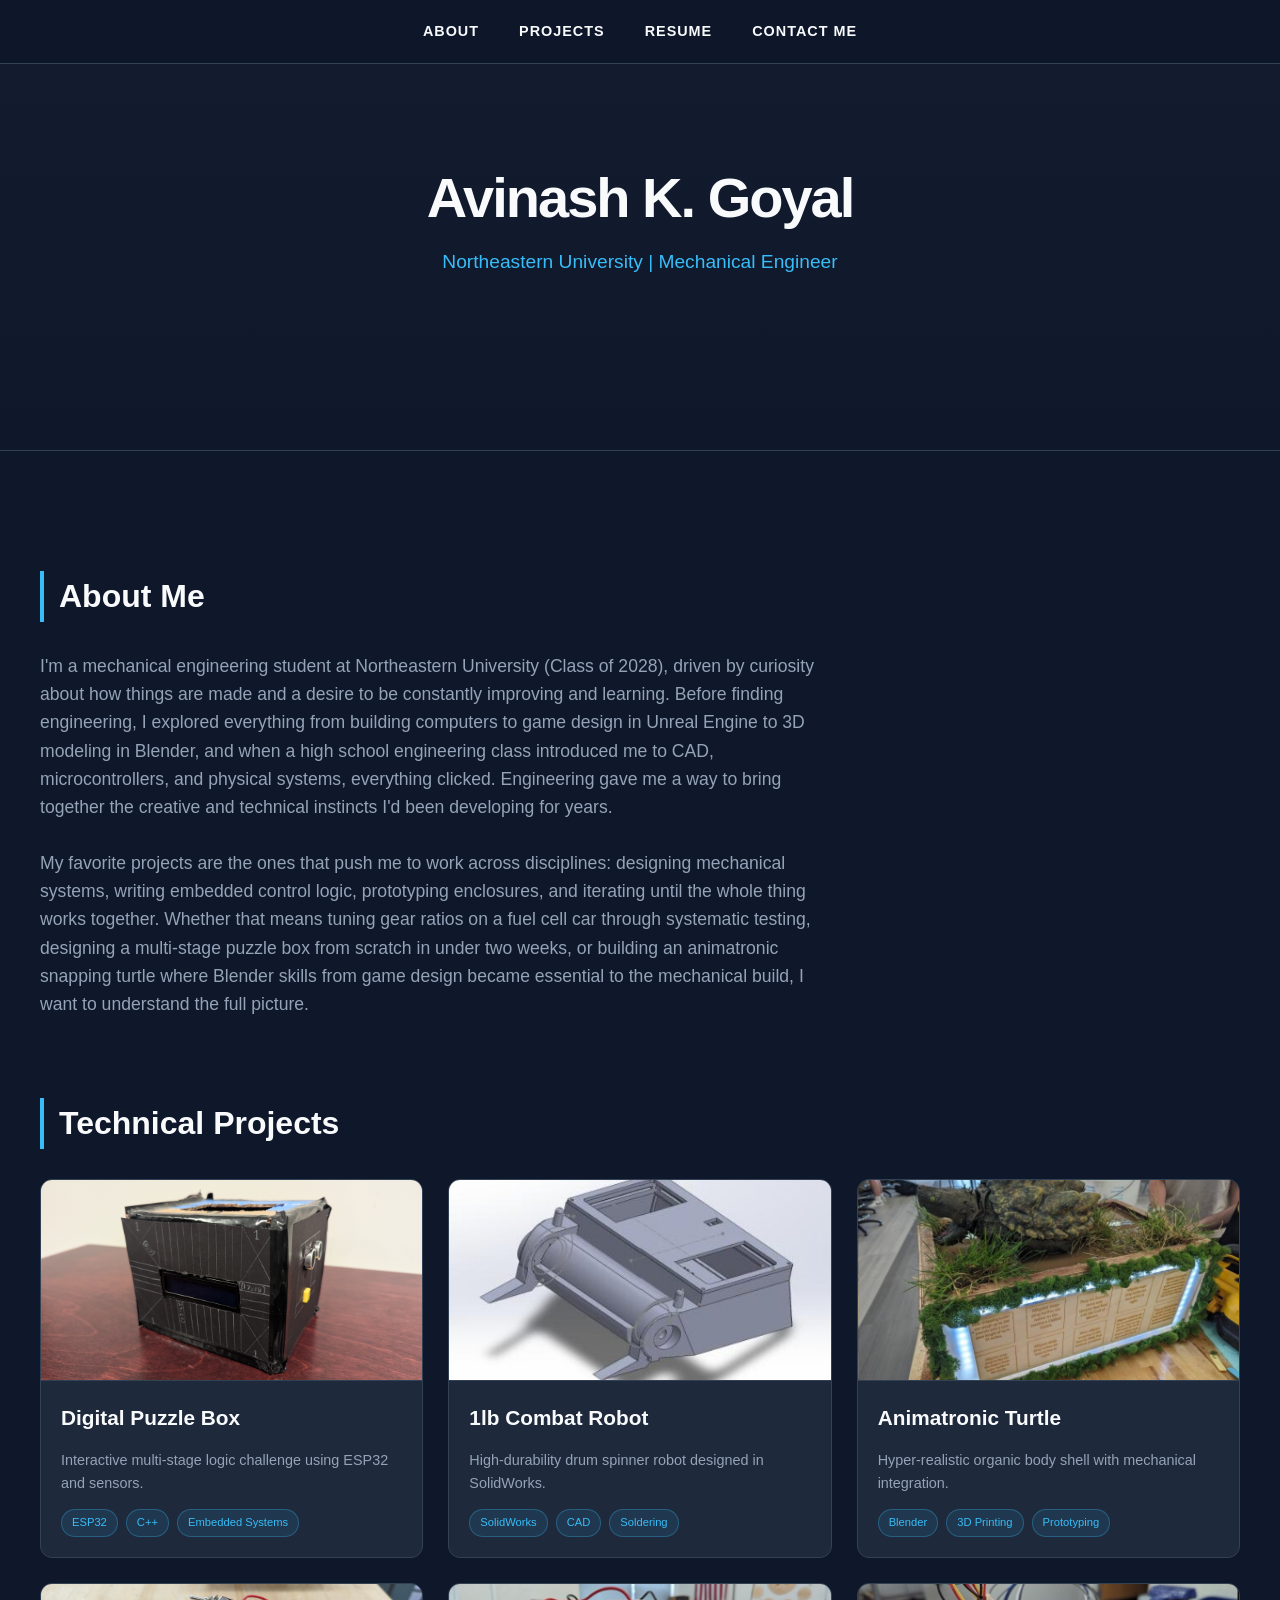
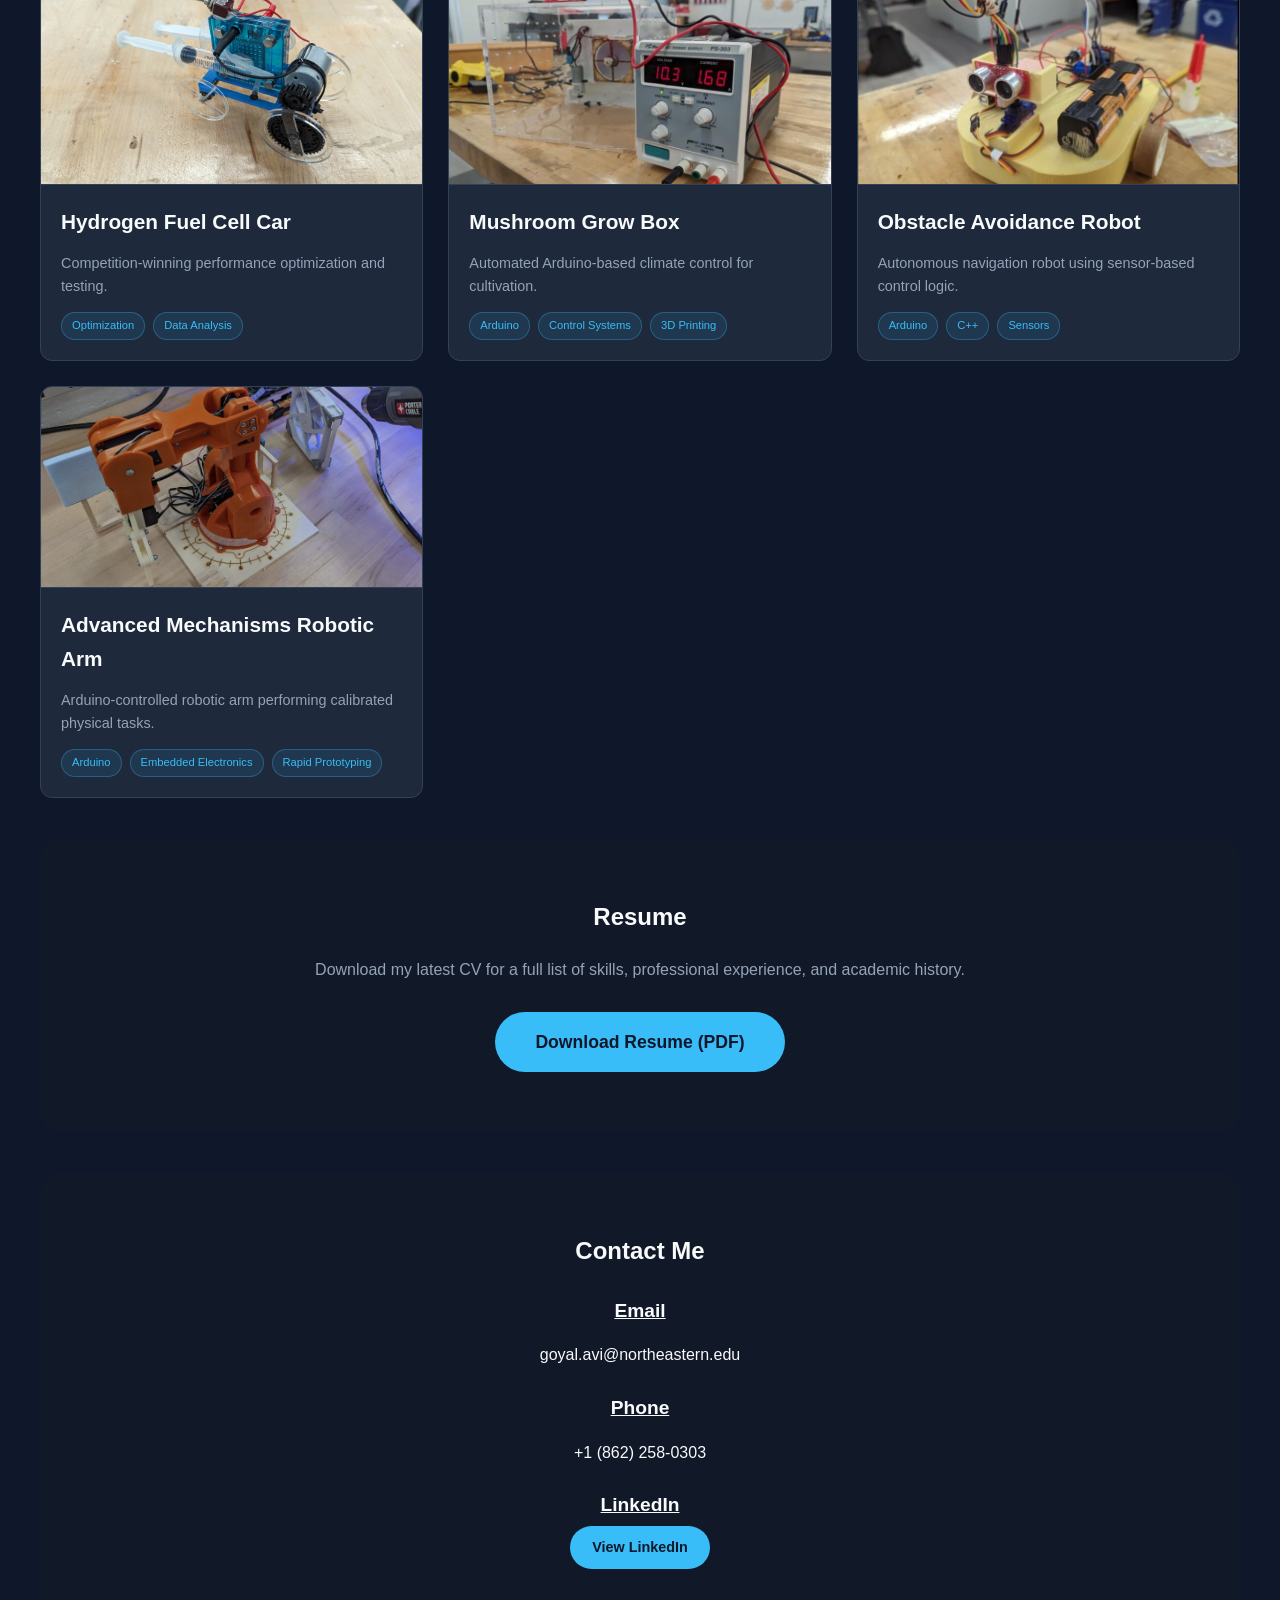
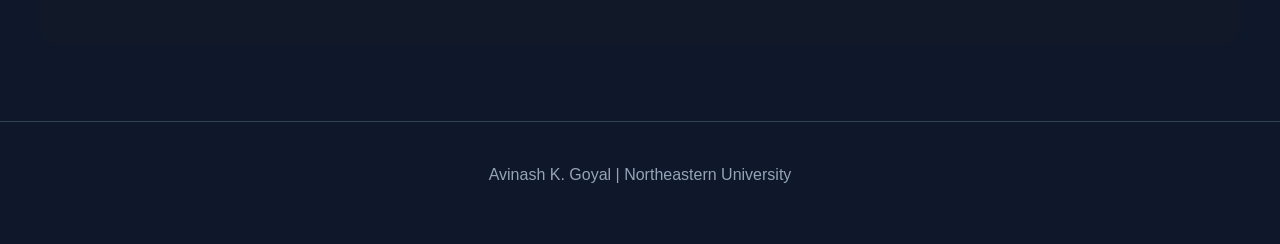
==== commit cb44aeae: "Portfolio Ver. 1.10 Upload Initial Content Upload" ====
--- a/index.html
+++ b/index.html
@@ -193,6 +193,8 @@
         }
         .close:hover { color: var(--accent); }
 
+	.modal-label { color: var(--accent); font-weight: bold; }
+
         #modalImages {
             display: grid;
             grid-template-columns: 1fr 1fr;
@@ -232,8 +234,8 @@
         <section id="about" style="margin-bottom: 80px;">
             <h2 class="section-title">About Me</h2>
             <p style="font-size: 1.1rem; max-width: 800px; color: var(--text-dim);">
-                I am a mechanical engineering student at Northeastern University (Class of 2028) with a strong interest in building systems that combine mechanical design, embedded electronics, and rapid prototyping.<br><br>I began building engineering projects in high school and have continued developing hands-on experience through projects involving robotics, embedded systems, and experimental design. My work focuses on creating functional prototypes and interactive embedded systems while applying data-driven iteration and practical engineering problem solving.<br><br>Through these projects I have developed skills in <Strong>mechanical design, microcontroller programming, CAD modeling, and rapid prototyping</Strong>, along with experience using <Strong>hand tools, SolidWorks, Arduino/ESP32 platforms, CNC Machines, 3D printers, and more</Strong>.
-            </p>
+    I'm a mechanical engineering student at Northeastern University (Class of 2028), driven by curiosity about how things are made and a desire to be constantly improving and learning. Before finding engineering, I explored everything from building computers to game design in Unreal Engine to 3D modeling in Blender, and when a high school engineering class introduced me to CAD, microcontrollers, and physical systems, everything clicked. Engineering gave me a way to bring together the creative and technical instincts I'd been developing for years.<br><br>My favorite projects are the ones that push me to work across disciplines: designing mechanical systems, writing embedded control logic, prototyping enclosures, and iterating until the whole thing works together. Whether that means tuning gear ratios on a fuel cell car through systematic testing, designing a multi-stage puzzle box from scratch in under two weeks, or building an animatronic snapping turtle where Blender skills from game design became essential to the mechanical build, I want to understand the full picture.
+	</p>
         </section>
 
         <!-- PROJECTS -->
@@ -242,27 +244,27 @@
             <div class="project-grid">
                 
                 <!-- 1. Digital Puzzle Box -->
-                <div class="project-card" onclick="openModal('Digital Puzzle Box', 'The Digital Puzzle Box is an interactive, multi-stage escape-room style puzzle system designed to combine embedded systems, physical interaction, and logical problem solving. The project integrates sensors, user input devices, and servo-driven mechanisms to create a sequential puzzle experience that must be solved step-by-step to progress.<br><br>The system was built around an ESP32 microcontroller controlling multiple input and output components including an LCD display, distance sensors, buttons, and a joystick interface. Each stage of the puzzle required users to interact with the hardware in different ways, triggering new challenges through programmed logic.<br><br>The embedded software was written in C++ using the Arduino IDE, implementing multiple puzzle types such as pattern recognition, binary decoding, timing challenges, and mathematical sequences.<br><br>The enclosure and interface components were designed to allow easy user interaction while maintaining modular electronics inside the box. Rapid prototyping techniques and low-cost materials were used to build a complete functional prototype in under two weeks.<br><br>The final system successfully demonstrated a full puzzle sequence from start to finish, showcasing how embedded electronics and mechanical actuation can create engaging interactive devices.', 'puzzle-preview.jpg,puzzle-1.jpg,puzzle-2.jpg,puzzle-3.jpg,puzzle-4.jpg')">
+                <div class="project-card" onclick="openModal('Digital Puzzle Box', '<span class=modal-label>Goal:</span> To improve upon my skills with microcontrollers (and because I had a lot of extra cardboard), I decided to challenge myself with a quick project: an interactive, multi-stage puzzle box combining embedded electronics with physical interaction.<br><br><span class=modal-label>Approach &amp; Challenges:</span> I built the system around an ESP32 and an LCD since it was what I had on hand, along with ultrasonic distance sensors, tactile buttons, servo-driven mechanisms, and a joystick, which I had never worked with before. I wrote the embedded software in C++ using the Arduino IDE, structured around a counter that tracked progress through each completed stage.<br><br>I wanted each puzzle to make full use of its assigned sensor and for difficulty to build as the user progressed. For example, the distance sensor stage required moving the box a specific distance from the wall to proceed, while the final stage required entering the Konami code on the joystick, with the last inputs (B, A, Start) mapped to buttons on earlier faces of the box.<br><br>The biggest challenge was working with cardboard: parts had trouble staying in place and cuts weren\&apos;t precise enough for reliable sensor mounting. The complexity of the electronics also caused frequent glitches early on where inputs wouldn\&apos;t register. A few revamps to the tracking system resolved most of these issues.<br><br><span class=modal-label>Outcome &amp; Skills Learned:</span> Went from concept to a functional prototype in under two weeks. Friends and family who tested it found some stages overly complicated, which taught me that if I were to revisit this, I\&apos;d rely less on outside knowledge and lean more into the sensors themselves. The project strengthened my embedded systems skills and reinforced the importance of considering user experience throughout the design process.', 'puzzle-preview.jpg,puzzle-1.jpg,puzzle-2.jpg,puzzle-3.jpg,puzzle-4.jpg')">
                     <div class="project-img" style="background-image: url('puzzle-preview.jpg');"></div>
                     <div class="project-info">
                         <h3>Digital Puzzle Box</h3>
                         <p>Interactive multi-stage logic challenge using ESP32 and sensors.</p>
-                        <div class="tags"><span>ESP32</span> <span>C++</span> <span>Mechatronics</span></div>
+                        <div class="tags"><span>ESP32</span> <span>C++</span> <span>Embedded Systems</span></div>
                     </div>
                 </div>
 
                 <!-- 2. Combat Robot -->
-                <div class="project-card" onclick="openModal('1lb Combat Robot', 'This project involved designing and building a 1-pound competitive combat robot optimized for durability, weapon performance, and survivability in combat robotics competitions.<br><br>The robot chassis was designed in SolidWorks with a low-profile architecture to maximize stability and ensure the robot could continue operating even if flipped over. The structure incorporated sloped armor surfaces and reinforced mounting points to improve resilience against impacts.<br><br>The front of the robot features low-clearance forks designed to gain control of opponents during engagement.<br><br>A two-tooth drum spinner weapon was engineered to maximize bite and energy transfer while staying within strict weight constraints. Iterative design was used to balance weapon mass, rotational speed, and structural strength.<br><br>Because combat robots operate under extreme conditions, special attention was given to weight distribution, structural robustness, component protection, and maintainability between matches.<br><br>The final design balanced offensive power and durability while meeting the strict weight and dimensional requirements of the competition class.', 'robot-preview.jpg,robot-1.jpg,robot-2.jpg,robot-3.jpg')">
+                <div class="project-card" onclick="openModal('1lb Combat Robot', '<span class=modal-label>Goal:</span> Design a 1-pound competitive combat robot optimized to balance offensive power with survivability under strict weight and dimensional constraints.<br><br><span class=modal-label>Approach &amp; Challenges:</span> I modeled the chassis in SolidWorks with a low-profile architecture so the robot stays fully operational even when flipped, incorporating sloped armor surfaces to deflect hits and reinforced mounting points to protect electronics during impacts. The front features low-clearance forks designed to get underneath opponents and control the engagement.<br><br>The drum spinner was the most design-intensive component. I went through multiple iterations to balance weapon mass, rotational speed, and structural strength, maximizing bite and energy transfer while keeping the assembly within the weight budget. Every gram mattered, so I paid close attention to weight distribution, component protection, and the ability to service the robot quickly between matches.<br><br><span class=modal-label>Outcome &amp; Skills Learned:</span> The final design met all competition requirements while balancing durability and offensive capability. Skills developed: SolidWorks, design for impact loading, iterative weight optimization, and designing for serviceability under competition constraints.', 'robot-preview.jpg,robot-1.jpg,robot-2.jpg,robot-3.jpg')">
                     <div class="project-img" style="background-image: url('robot-preview.jpg');"></div>
                     <div class="project-info">
                         <h3>1lb Combat Robot</h3>
                         <p>High-durability drum spinner robot designed in SolidWorks.</p>
-                        <div class="tags"><span>SolidWorks</span> <span>CAD</span> <span>RC Systems</span></div>
+                        <div class="tags"><span>SolidWorks</span> <span>CAD</span> <span>Soldering</span></div>
                     </div>
                 </div>
 
                 <!-- 3. Animatronic Turtle -->
-                <div class="project-card" onclick="openModal('Animatronic Snapping Turtle', 'This project focused on creating a realistic full-scale animatronic snapping turtle, emphasizing lifelike appearance and compatibility with internal mechanical systems.<br><br>The outer body was modeled in Blender and fabricated using 3D printing techniques. Special attention was given to surface detail and geometry so the shell and skin textures resembled the organic form of a real snapping turtle.<br><br>The design had to integrate cleanly with the internal mechanical structure while maintaining realistic proportions and surface textures.<br><br>Multiple materials and fabrication techniques were explored to achieve realistic appearance and flexibility, including, flexible TPU printing, fabric layering, custom paint blending, and epoxy surface finishing. These methods allowed experimentation with different ways to replicate organic textures and motion.<br><br>The final animatronic shell achieved a convincing natural appearance while remaining compatible with the internal actuation system.', 'turtle-preview.jpg,turtle-1.jpg,turtle-2.jpg,turtle-3.jpg,turtle-4.jpg,turtle-5.jpg,turtle-6.jpg,turtle-7.jpg,turtle-8.jpg')">
+                <div class="project-card" onclick="openModal('Animatronic Snapping Turtle', '<span class=modal-label>Goal:</span> Create a realistic full-scale animatronic snapping turtle where the outer body looks and moves like a real animal while remaining mechanically compatible with an internal actuation system.<br><br><span class=modal-label>Approach &amp; Challenges:</span> I modeled the body in Blender and fabricated it using 3D printing, focusing on replicating the surface geometry, shell texture, and skin detail of a real snapping turtle. The core challenge was integrating an organic-looking exterior with rigid internal mechanical structure. The shell needed to flex and deform naturally without interfering with the servos and linkages underneath.<br><br>This project pushed me into combining fabrication techniques I hadn\&apos;t used together before: flexible TPU printing for skin-like surfaces, fabric layering for areas that needed controlled stretch, custom paint blending for color realism, and epoxy surface finishing for durability. Each material brought its own constraints. TPU parts that looked great on their own would bind against rigid components during motion, so I went through several rounds of testing different material combinations before landing on a configuration that moved convincingly.<br><br><span class=modal-label>Outcome &amp; Skills Learned:</span> The final shell achieved a convincing natural appearance while remaining fully compatible with the internal actuation system. The biggest lesson was in multi-material prototyping: understanding how different materials interact under motion, not just in isolation, and learning to test combinations early instead of committing to a full build before discovering conflicts.', 'turtle-preview.jpg,turtle-1.jpg,turtle-2.jpg,turtle-3.jpg,turtle-4.jpg,turtle-5.jpg,turtle-6.jpg,turtle-7.jpg,turtle-8.jpg')">
                     <div class="project-img" style="background-image: url('turtle-preview.jpg');"></div>
                     <div class="project-info">
                         <h3>Animatronic Turtle</h3>
@@ -272,7 +274,7 @@
                 </div>
 
                 <!-- 4. Hydrogen Fuel Cell Car -->
-                <div class="project-card" onclick="openModal('Hydrogen Fuel Cell Car', 'This project involved designing and optimizing a hydrogen fuel cell powered model vehicle as part of a competitive engineering challenge.<br><br>The goal was to maximize vehicle performance while operating under strict competition constraints including a fixed power source and limited modification allowances.<br><br>A structured testing process was developed to analyze how design variables affected performance. Key factors studied included vehicle weight, gear ratios, wheel diameter, and mechanical efficiency. Timed experimental runs were conducted to isolate the effect of each variable.<br><br>Data from testing was used to guide design improvements and drivetrain configuration adjustments. These iterative changes improved the balance between torque and speed.<br><br>The final design achieved top performance in the competition and received the Best Engineered Car Award for its systematic design and optimization process.', 'car-preview.jpg,car-1.jpg,car-2.jpg,car-3.jpg')">
+                <div class="project-card" onclick="openModal('Hydrogen Fuel Cell Car', '<span class=modal-label>Goal:</span> Maximize the performance of a hydrogen fuel cell powered model vehicle under strict competition constraints, including a fixed power source and limited modification allowances.<br><br><span class=modal-label>Approach &amp; Challenges:</span> With the powertrain essentially locked, performance gains had to come from everything else: vehicle weight, gear ratios, wheel diameter, and mechanical efficiency. Instead of guessing, I developed a structured testing process where I isolated each variable through timed experimental runs, changing one factor at a time to measure its effect. The data from those runs guided each design iteration. For example, testing revealed that gear ratio had a more significant impact on overall performance than weight reduction, which shifted my optimization priority toward drivetrain configuration and the balance between torque and speed.<br><br><span class=modal-label>Outcome &amp; Skills Learned:</span> The final design achieved top performance in the competition and received the Best Engineered Car Award for its systematic design and optimization process. The key takeaway was the value of data-driven iteration: having a structured testing process meant I could make confident design decisions instead of relying on intuition, and it\&apos;s an approach I\&apos;ve applied to every project since.', 'car-preview.jpg,car-1.jpg,car-2.jpg,car-3.jpg')">
                     <div class="project-img" style="background-image: url('car-preview.jpg');"></div>
                     <div class="project-info">
                         <h3>Hydrogen Fuel Cell Car</h3>
@@ -282,7 +284,7 @@
                 </div>
 
                 <!-- 5. Mushroom Grow Box -->
-                <div class="project-card" onclick="openModal('Mushroom Grow Box', 'The Mushroom Grow Box project involved building a small-scale environmental control system capable of monitoring and regulating conditions required for mushroom cultivation.<br><br>The system used an Arduino Uno connected to temperature and humidity sensors, along with control components for regulating environmental conditions.<br><br>A microcontroller program written in C++ continuously monitored sensor readings and adjusted system behavior accordingly.<br><br>A custom electronics housing was designed and 3D printed to mount the control system externally on the grow box. The enclosure included features to improve usability and maintenance, including, snap-fit mounting structure, cable routing channels, and a dedicated programming access port<br><br>The system successfully demonstrated automated environmental monitoring and control within a compact and maintainable design.', 'grow-preview.jpg,grow-1.jpg,grow-2.jpg,grow-3.jpg,grow-4.jpg')">
+                <div class="project-card" onclick="openModal('Mushroom Grow Box', '<span class=modal-label>Goal:</span> Build an automated environmental control system capable of monitoring and regulating temperature and humidity within the narrow ranges required for mushroom cultivation.<br><br><span class=modal-label>Approach &amp; Challenges:</span> The electronics use an Arduino Uno reading from temperature and humidity sensors, driving control components (fans, heating elements) through a C++ program that continuously adjusts outputs based on sensor feedback. Where I spent the most time was the mechanical integration: designing a custom 3D-printed electronics housing that mounts externally on the grow box.<br><br>The enclosure went through several design iterations to get the usability details right. The final version uses snap-fit joints for tool-free mounting, internal cable routing channels to keep wiring organized, and a dedicated access port so I can reprogram the Arduino without disassembling anything. These seem like small features, but they made the difference between a prototype I\&apos;d use once and a system that\&apos;s practical to maintain and adjust over time.<br><br><span class=modal-label>Outcome &amp; Skills Learned:</span> The system successfully demonstrated automated environmental monitoring and control within a compact, maintainable design. Skills developed: Arduino, C++, closed-loop control systems, 3D-printed enclosure design, and design for usability and maintenance.', 'grow-preview.jpg,grow-1.jpg,grow-2.jpg,grow-3.jpg,grow-4.jpg')">
                     <div class="project-img" style="background-image: url('grow-preview.jpg');"></div>
                     <div class="project-info">
                         <h3>Mushroom Grow Box</h3>
@@ -292,7 +294,7 @@
                 </div>
 
                 <!-- 6. Obstacle Avoidance Robot -->
-                <div class="project-card" onclick="openModal('Obstacle Avoidance Robot', 'This project involved building an autonomous robot capable of navigating around obstacles using sensor feedback and programmed control logic.<br><br>The robot chassis was designed in OnShape and fabricated using 3D printing. The design prioritized simplicity and easy integration of sensors and motors.<br><br>The robot used distance sensors to detect obstacles and adjust its movement in real time. All control logic was programmed in C++ using the Arduino IDE.<br><br>The system processed sensor input and dynamically controlled motor outputs to allow the robot to avoid collisions.<br><br>The completed robot successfully navigated obstacle-filled environments using fully autonomous control.', 'avoid-preview.jpg,avoid-1.jpg,avoid-2.jpg,avoid-3.jpg')">
+                <div class="project-card" onclick="openModal('Obstacle Avoidance Robot', '<span class=modal-label>Goal:</span> Build an autonomous robot that can navigate obstacle-filled environments using only real-time sensor feedback, with no remote control or pre-mapped paths.<br><br><span class=modal-label>Approach &amp; Challenges:</span> I designed the chassis in OnShape and 3D printed it, keeping the geometry simple to make sensor and motor mounting straightforward. The robot uses ultrasonic distance sensors to continuously scan for obstacles, and the control logic, written in C++ on an Arduino, processes those readings to dynamically adjust motor speed and direction. The main programming challenge was tuning the decision thresholds: too sensitive and the robot became jittery and hesitant, too relaxed and it would clip obstacles on tight turns.<br><br><span class=modal-label>Outcome &amp; Skills Learned:</span> The completed robot reliably navigated cluttered environments with fully autonomous control. Skills developed: OnShape, 3D printing, Arduino, sensor integration, and real-time control logic tuning.', 'avoid-preview.jpg,avoid-1.jpg,avoid-2.jpg,avoid-3.jpg')">
                     <div class="project-img" style="background-image: url('avoid-preview.jpg');"></div>
                     <div class="project-info">
                         <h3>Obstacle Avoidance Robot</h3>
@@ -303,7 +305,7 @@
 
 
 <!-- 7. Advanced Mechanisms: Robotic Arm -->
-                <div class="project-card" onclick="openModal('Advanced Mechanisms: Robotic Arm', 'This project focused on programming and operating a robotic arm to perform a repeatable physical task using embedded electronics and precise motion control. The system was designed to demonstrate how robotic actuation can interact with real-world systems by activating a heating device used to maintain a controlled temperature.<br><br>The project centered around integrating an Arduino-controlled robotic arm with a simple environmental control system. The arm was programmed to move through a sequence of calibrated positions to press a control interface connected to the heating system. Supporting structures were built to stabilize sensors and hardware during operation.<br><br>Control logic was written in C++ using the Arduino IDE to coordinate the arm’s servo motors and ensure consistent movement. Iterative testing and calibration were used to fine-tune motor positions and timing so the arm could reliably interact with the control interface and perform the required task repeatedly.<br><br>The final system demonstrated how programmable robotics can perform structured physical interactions through precise motion control and hardware integration, highlighting the importance of calibration, system setup, and iterative testing when working with robotic mechanisms.', 'arm-preview.jpg,arm-1.jpg,arm-2.jpg,arm-3.jpg')">
+                <div class="project-card" onclick="openModal('Robotic Arm', '<span class=modal-label>Goal:</span> Program and operate a robotic arm to perform a repeatable physical task (activating a heating device to maintain a controlled temperature), demonstrating how precise motion control can enable robotics to interact reliably with real-world systems.<br><br><span class=modal-label>Approach &amp; Challenges:</span> I integrated an Arduino-controlled robotic arm with a simple environmental control system, programming the arm to move through a calibrated sequence of positions to press a control interface connected to the heater. I built supporting structures to stabilize the sensors and hardware during operation, and wrote the control logic in C++ to coordinate multiple servo motors for consistent, repeatable movement.<br><br>The bulk of the work was in calibration. Small errors in motor positioning or timing would compound across the motion sequence, causing the arm to miss its target. I used iterative testing, adjusting positions by small increments, running the sequence, measuring the deviation, and adjusting again, until the arm could reliably hit the control interface across repeated cycles.<br><br><span class=modal-label>Outcome &amp; Skills Learned:</span> The final system performed structured physical interactions through precise motion control and hardware integration. The process reinforced that precision in electromechanical systems isn\&apos;t something you design once and get right; it\&apos;s something you converge on through systematic testing and calibration.', 'arm-preview.jpg,arm-1.jpg,arm-2.jpg,arm-3.jpg')">
                     <div class="project-img" style="background-image: url('arm-preview.jpg');"></div>
                     <div class="project-info">
                         <h3>Advanced Mechanisms Robotic Arm</h3>
@@ -330,7 +332,7 @@
             <h2 style="margin-top: 0;">Contact Me</h2>
 
             <div class="contact-title">Email</div>
-            <p>avinash.k.goyal@outlook.com</p>
+            <p>goyal.avi@northeastern.edu</p>
 
             <div class="contact-title">Phone</div>
             <p>+1 (862) 258-0303</p>
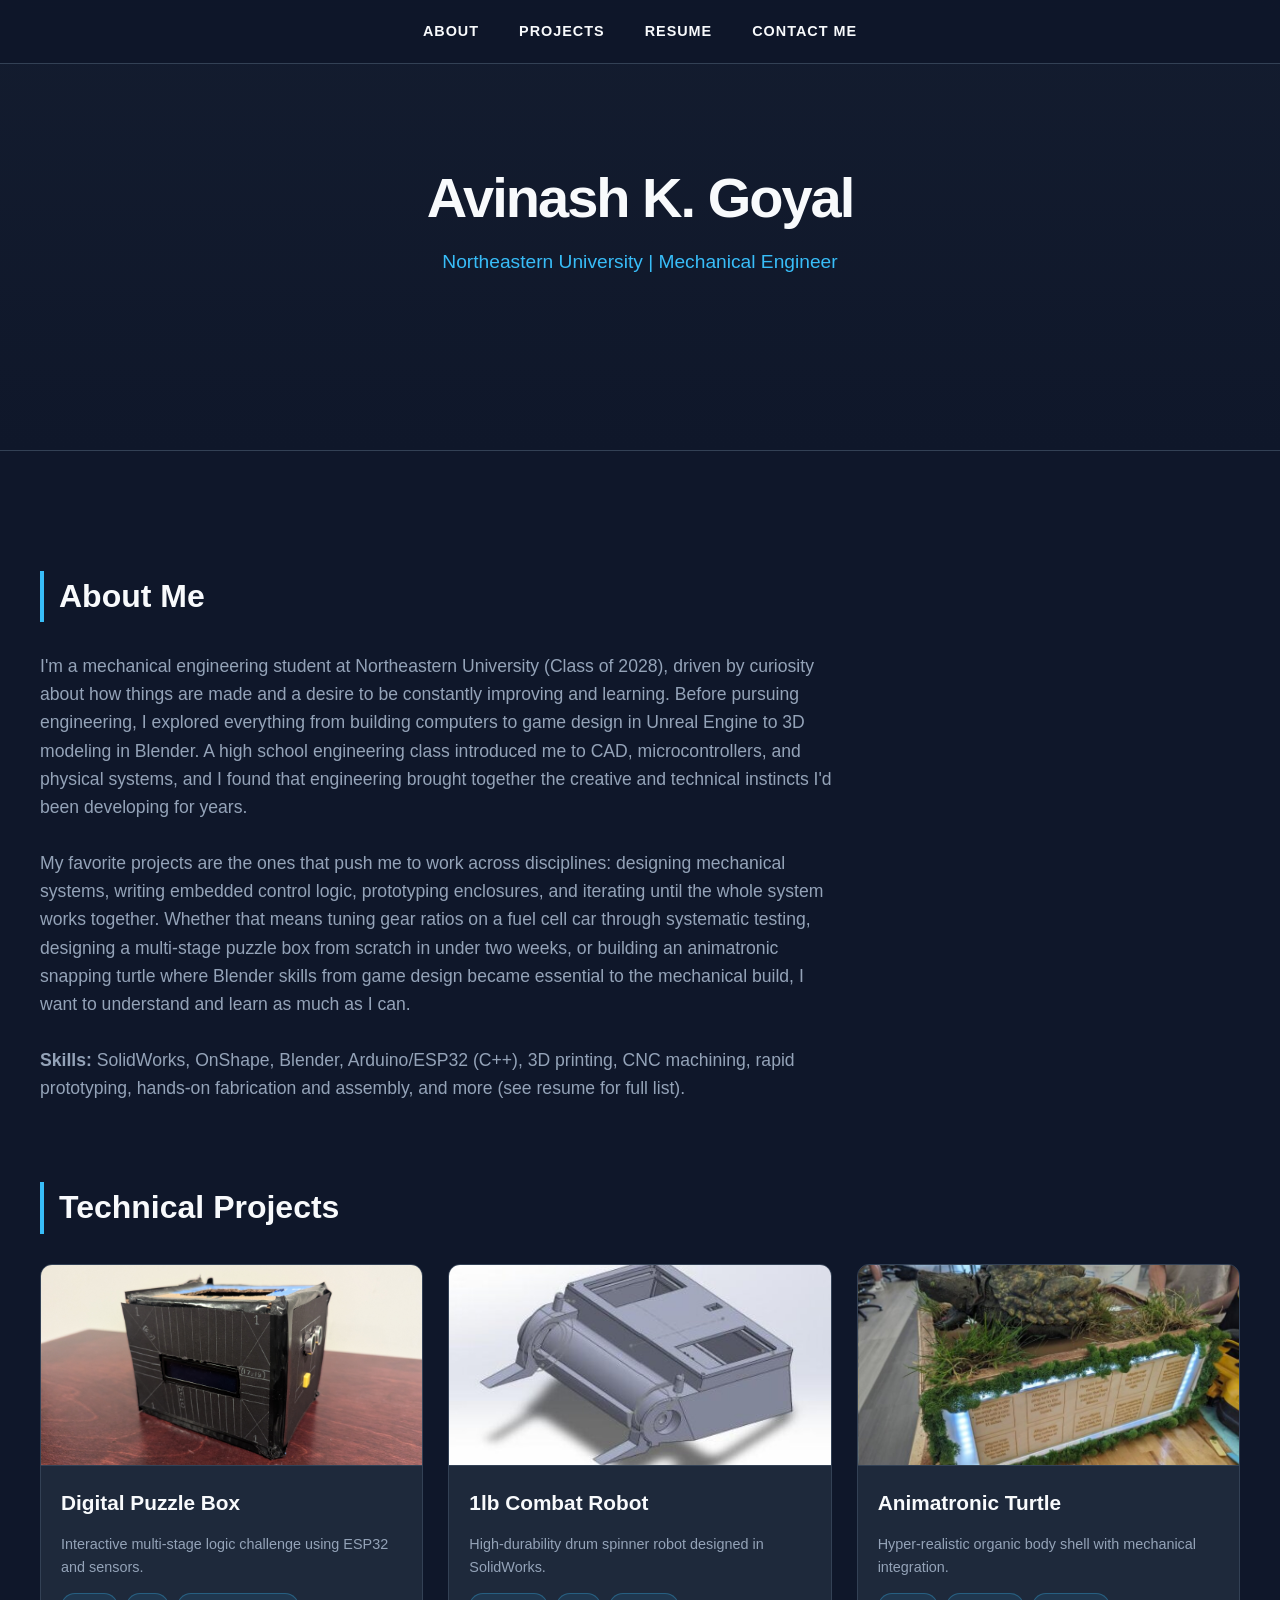
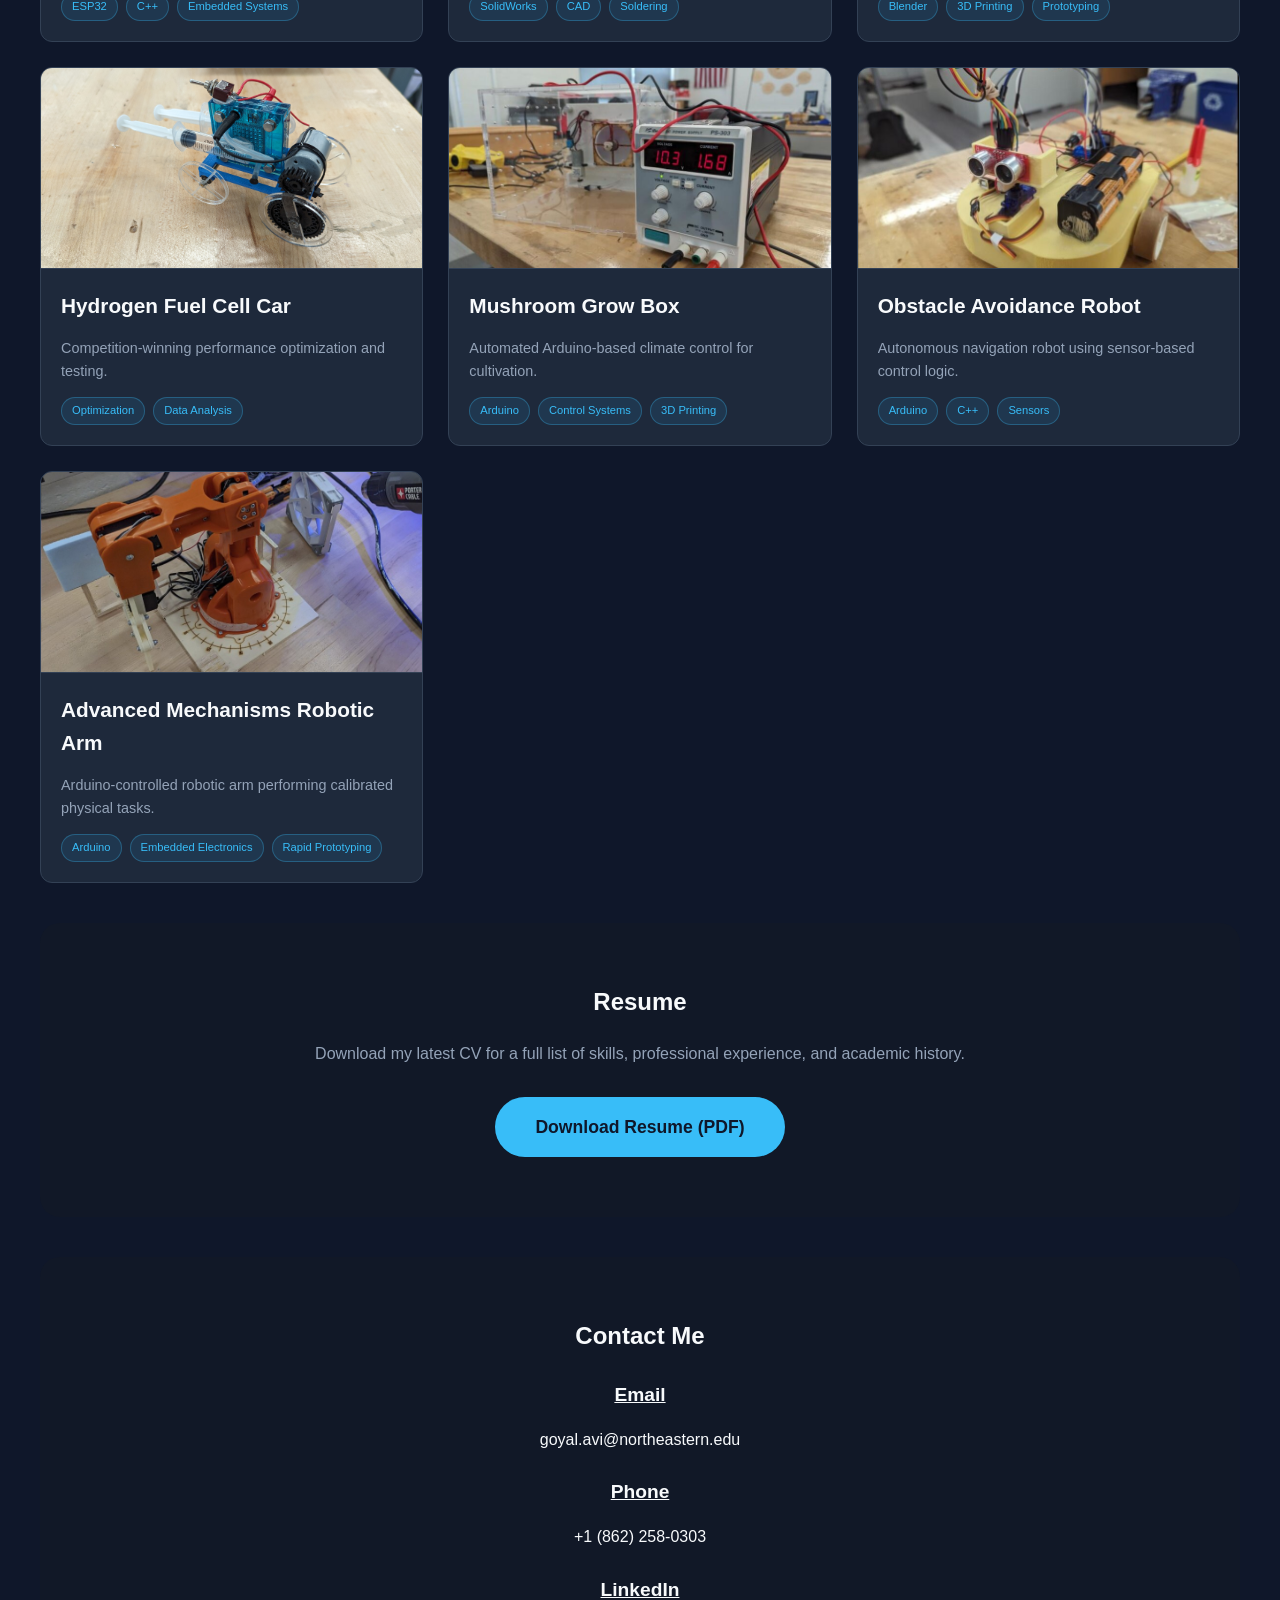
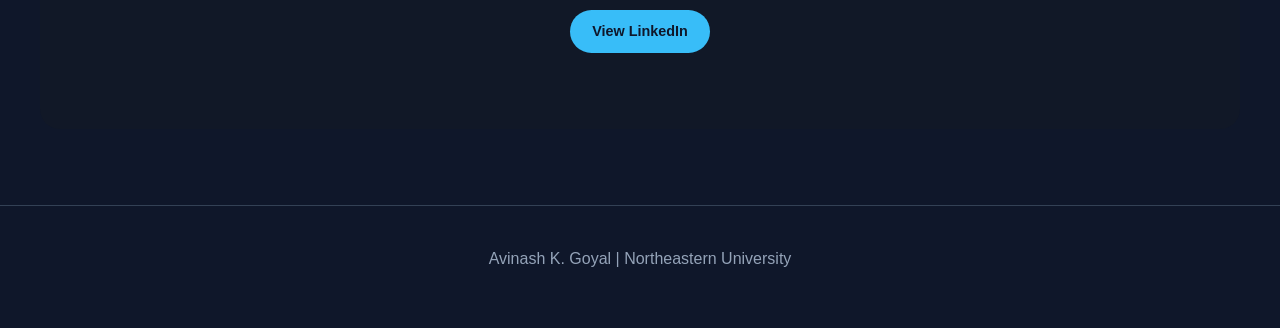
==== commit 8df24e0c: "Portfolio Ver. 1.20 Upload Updated all project content to better demonstrate what I did for each pro" ====
--- a/index.html
+++ b/index.html
@@ -234,7 +234,7 @@
         <section id="about" style="margin-bottom: 80px;">
             <h2 class="section-title">About Me</h2>
             <p style="font-size: 1.1rem; max-width: 800px; color: var(--text-dim);">
-    I'm a mechanical engineering student at Northeastern University (Class of 2028), driven by curiosity about how things are made and a desire to be constantly improving and learning. Before finding engineering, I explored everything from building computers to game design in Unreal Engine to 3D modeling in Blender, and when a high school engineering class introduced me to CAD, microcontrollers, and physical systems, everything clicked. Engineering gave me a way to bring together the creative and technical instincts I'd been developing for years.<br><br>My favorite projects are the ones that push me to work across disciplines: designing mechanical systems, writing embedded control logic, prototyping enclosures, and iterating until the whole thing works together. Whether that means tuning gear ratios on a fuel cell car through systematic testing, designing a multi-stage puzzle box from scratch in under two weeks, or building an animatronic snapping turtle where Blender skills from game design became essential to the mechanical build, I want to understand the full picture.
+    I'm a mechanical engineering student at Northeastern University (Class of 2028), driven by curiosity about how things are made and a desire to be constantly improving and learning. Before pursuing engineering, I explored everything from building computers to game design in Unreal Engine to 3D modeling in Blender. A high school engineering class introduced me to CAD, microcontrollers, and physical systems, and I found that engineering brought together the creative and technical instincts I'd been developing for years.<br><br>My favorite projects are the ones that push me to work across disciplines: designing mechanical systems, writing embedded control logic, prototyping enclosures, and iterating until the whole system works together. Whether that means tuning gear ratios on a fuel cell car through systematic testing, designing a multi-stage puzzle box from scratch in under two weeks, or building an animatronic snapping turtle where Blender skills from game design became essential to the mechanical build, I want to understand and learn as much as I can.<br><br><strong>Skills:</strong> SolidWorks, OnShape, Blender, Arduino/ESP32 (C++), 3D printing, CNC machining, rapid prototyping, hands-on fabrication and assembly, and more (see resume for full list).
 	</p>
         </section>
 
@@ -244,7 +244,7 @@
             <div class="project-grid">
                 
                 <!-- 1. Digital Puzzle Box -->
-                <div class="project-card" onclick="openModal('Digital Puzzle Box', '<span class=modal-label>Goal:</span> To improve upon my skills with microcontrollers (and because I had a lot of extra cardboard), I decided to challenge myself with a quick project: an interactive, multi-stage puzzle box combining embedded electronics with physical interaction.<br><br><span class=modal-label>Approach &amp; Challenges:</span> I built the system around an ESP32 and an LCD since it was what I had on hand, along with ultrasonic distance sensors, tactile buttons, servo-driven mechanisms, and a joystick, which I had never worked with before. I wrote the embedded software in C++ using the Arduino IDE, structured around a counter that tracked progress through each completed stage.<br><br>I wanted each puzzle to make full use of its assigned sensor and for difficulty to build as the user progressed. For example, the distance sensor stage required moving the box a specific distance from the wall to proceed, while the final stage required entering the Konami code on the joystick, with the last inputs (B, A, Start) mapped to buttons on earlier faces of the box.<br><br>The biggest challenge was working with cardboard: parts had trouble staying in place and cuts weren\&apos;t precise enough for reliable sensor mounting. The complexity of the electronics also caused frequent glitches early on where inputs wouldn\&apos;t register. A few revamps to the tracking system resolved most of these issues.<br><br><span class=modal-label>Outcome &amp; Skills Learned:</span> Went from concept to a functional prototype in under two weeks. Friends and family who tested it found some stages overly complicated, which taught me that if I were to revisit this, I\&apos;d rely less on outside knowledge and lean more into the sensors themselves. The project strengthened my embedded systems skills and reinforced the importance of considering user experience throughout the design process.', 'puzzle-preview.jpg,puzzle-1.jpg,puzzle-2.jpg,puzzle-3.jpg,puzzle-4.jpg')">
+                <div class="project-card" onclick="openModal('Digital Puzzle Box', '<span class=modal-label>Goal:</span> To improve upon my skills with microcontrollers (and because I had a lot of extra cardboard), I decided to challenge myself with a quick project: an interactive, multi-stage puzzle box combining embedded electronics with physical interaction.<br><br><span class=modal-label>Approach &amp; Challenges:</span> I built the system around an ESP32 and an LCD since it was what I had on hand, along with ultrasonic distance sensors, tactile buttons, servo-driven mechanisms, and a joystick, which I had never worked with before. I wrote the embedded software in C++ using the Arduino IDE, structured around a counter that tracked progress through each completed stage.<br><br>I wanted each puzzle to make full use of its assigned sensor and for difficulty to build as the user progressed. For example, the distance sensor stage required moving the box a specific distance from the wall to proceed, while the final stage required entering the Konami code on the joystick, with the last inputs (B, A, Start) mapped to buttons on earlier faces of the box.<br><br>The biggest challenge was working with cardboard: parts had trouble staying in place, and cuts weren\&apos;t precise enough for reliable sensor mounting. The complexity of the electronics also caused frequent glitches early on, where inputs wouldn\&apos;t register. A few revamps to the tracking system resolved most of these issues.<br><br><span class=modal-label>Outcome:</span> Went from concept to a functional prototype in under two weeks. Friends and family who tested it found some stages overly complicated, which taught me that if I were to revisit this, I\&apos;d rely less on outside knowledge and lean more into the sensors themselves. The project strengthened my embedded systems skills and reinforced the importance of considering user experience throughout the design process.', 'puzzle-preview.jpg,puzzle-1.jpg,puzzle-2.jpg,puzzle-3.jpg,puzzle-4.jpg')">
                     <div class="project-img" style="background-image: url('puzzle-preview.jpg');"></div>
                     <div class="project-info">
                         <h3>Digital Puzzle Box</h3>
@@ -254,7 +254,7 @@
                 </div>
 
                 <!-- 2. Combat Robot -->
-                <div class="project-card" onclick="openModal('1lb Combat Robot', '<span class=modal-label>Goal:</span> Design a 1-pound competitive combat robot optimized to balance offensive power with survivability under strict weight and dimensional constraints.<br><br><span class=modal-label>Approach &amp; Challenges:</span> I modeled the chassis in SolidWorks with a low-profile architecture so the robot stays fully operational even when flipped, incorporating sloped armor surfaces to deflect hits and reinforced mounting points to protect electronics during impacts. The front features low-clearance forks designed to get underneath opponents and control the engagement.<br><br>The drum spinner was the most design-intensive component. I went through multiple iterations to balance weapon mass, rotational speed, and structural strength, maximizing bite and energy transfer while keeping the assembly within the weight budget. Every gram mattered, so I paid close attention to weight distribution, component protection, and the ability to service the robot quickly between matches.<br><br><span class=modal-label>Outcome &amp; Skills Learned:</span> The final design met all competition requirements while balancing durability and offensive capability. Skills developed: SolidWorks, design for impact loading, iterative weight optimization, and designing for serviceability under competition constraints.', 'robot-preview.jpg,robot-1.jpg,robot-2.jpg,robot-3.jpg')">
+                <div class="project-card" onclick="openModal('1lb Combat Robot', '<span class=modal-label>Goal:</span> Design a 1-pound competitive combat robot optimized to balance offensive power with survivability under strict weight and dimensional constraints.<br><br><span class=modal-label>Approach &amp; Challenges:</span> After researching different weapon archetypes, I chose a drum spinner design because it balanced the maneuverability of horizontal spinners with the cutting and flipping capability of vertical spinners. I modeled the chassis in SolidWorks with a low-profile architecture to prevent weapons from striking underneath. Even if the robot were flipped, the wheels extend above the top plate for inverted driving, which also reduced the amount of armor needed and saved weight. The sides feature sloped surfaces to deflect hits, and the front uses low-clearance forks to get underneath opponents and feed them into the two-toothed drum.<br><br>My biggest challenges were time and weight. I was the only person working on the robot, as opposed to the usual three-person team, so designing efficiently was critical to leave time for soldering, electronics, and testing. Weight was a constant battle: many of my designs came in just slightly over the limit, and estimation errors in the software often meant reprinting parts or manually removing material to make weight.<br><br><span class=modal-label>Outcome:</span> The final design passed initial inspection, but faulty electronics and lingering weight issues on competition day prevented me from competing against other bots. While disappointing, this was still one of my most rewarding projects. Working solo forced me to manage every aspect of the build, and the weight struggles taught me to design with tighter margins and validate estimates earlier.', 'robot-preview.jpg,robot-1.jpg,robot-2.jpg,robot-3.jpg')">
                     <div class="project-img" style="background-image: url('robot-preview.jpg');"></div>
                     <div class="project-info">
                         <h3>1lb Combat Robot</h3>
@@ -264,7 +264,7 @@
                 </div>
 
                 <!-- 3. Animatronic Turtle -->
-                <div class="project-card" onclick="openModal('Animatronic Snapping Turtle', '<span class=modal-label>Goal:</span> Create a realistic full-scale animatronic snapping turtle where the outer body looks and moves like a real animal while remaining mechanically compatible with an internal actuation system.<br><br><span class=modal-label>Approach &amp; Challenges:</span> I modeled the body in Blender and fabricated it using 3D printing, focusing on replicating the surface geometry, shell texture, and skin detail of a real snapping turtle. The core challenge was integrating an organic-looking exterior with rigid internal mechanical structure. The shell needed to flex and deform naturally without interfering with the servos and linkages underneath.<br><br>This project pushed me into combining fabrication techniques I hadn\&apos;t used together before: flexible TPU printing for skin-like surfaces, fabric layering for areas that needed controlled stretch, custom paint blending for color realism, and epoxy surface finishing for durability. Each material brought its own constraints. TPU parts that looked great on their own would bind against rigid components during motion, so I went through several rounds of testing different material combinations before landing on a configuration that moved convincingly.<br><br><span class=modal-label>Outcome &amp; Skills Learned:</span> The final shell achieved a convincing natural appearance while remaining fully compatible with the internal actuation system. The biggest lesson was in multi-material prototyping: understanding how different materials interact under motion, not just in isolation, and learning to test combinations early instead of committing to a full build before discovering conflicts.', 'turtle-preview.jpg,turtle-1.jpg,turtle-2.jpg,turtle-3.jpg,turtle-4.jpg,turtle-5.jpg,turtle-6.jpg,turtle-7.jpg,turtle-8.jpg')">
+                <div class="project-card" onclick="openModal('Animatronic Snapping Turtle', '<span class=modal-label>Goal:</span> The final project for my high school engineering class was to use everything we learned over two years to create a realistic full-scale animatronic animal display with three forms of motion that also taught viewers about the animal. My group chose an alligator snapping turtle, and my task was to create the realistic outer shell over a six-month timeframe.<br><br><span class=modal-label>Approach &amp; Challenges:</span> Using sculpting techniques I learned making video game characters (blocking out shapes, sculpting brushes, and working from top/side/back profile references), I modeled the body in Blender and fabricated it using 3D printing. I focused on replicating the basic body shape, arms, and a realistic shell texture. These printed parts served as the main structure where pneumatics and motors could attach. The three planned motions were the jaw shutting, the neck extending, and the front legs swimming. The arms had holes for wooden dowels to connect to the linkage system, and the head had an opening for a syringe cap to enable a pneumatic extend/retract mechanism.<br><br>For the jaw, I originally tried making space for a servo inside the head, but couldn\&apos;t. Then, while researching turtle facts, I learned that alligator snapping turtles hunt by wiggling their tongue underwater to mimic a worm and attract fish. That reminded me of a string, so we glued a visible string inside the mouth and used a servo in the back to pull it, closing the jaw. I painted the visible portion to look like the worm-tongue, connecting a functional mechanism directly to the animal\&apos;s real biology.<br><br>The most difficult part was the skin. I needed a material that was flexible enough to move with the components but also mimicked the wrinkly texture of real turtle skin. My first attempt was 3D printing flexible TPU sheets modeled in Blender using a normal map (a game design texture that encodes surface depth information), but the filament was incompatible with our printers. I then tried printing a solid textured block and vacuum-forming another material over it, but the geometry was too complex and would have taken three days to print. The solution ended up being simple: regular fabric with epoxy putty smeared across the surface, giving it both the flexibility and the rough, wrinkled texture I needed. A final paint job and hand-sculpted clay spikes completed the look.<br><br><span class=modal-label>Outcome:</span> The final shell achieved a convincing natural appearance while remaining fully compatible with the internal actuation system. I learned a lot about collaborating with a large team to make parts compatible, and about researching and prototyping creative solutions when the obvious approach doesn\&apos;t work. This remains my most complex project and the most fun, as I got to combine skills from game design with hands-on engineering in ways I hadn\&apos;t expected.', 'turtle-preview.jpg,turtle-1.jpg,turtle-2.jpg,turtle-3.jpg,turtle-4.jpg,turtle-5.jpg,turtle-6.jpg,turtle-7.jpg,turtle-8.jpg')">
                     <div class="project-img" style="background-image: url('turtle-preview.jpg');"></div>
                     <div class="project-info">
                         <h3>Animatronic Turtle</h3>
@@ -274,7 +274,7 @@
                 </div>
 
                 <!-- 4. Hydrogen Fuel Cell Car -->
-                <div class="project-card" onclick="openModal('Hydrogen Fuel Cell Car', '<span class=modal-label>Goal:</span> Maximize the performance of a hydrogen fuel cell powered model vehicle under strict competition constraints, including a fixed power source and limited modification allowances.<br><br><span class=modal-label>Approach &amp; Challenges:</span> With the powertrain essentially locked, performance gains had to come from everything else: vehicle weight, gear ratios, wheel diameter, and mechanical efficiency. Instead of guessing, I developed a structured testing process where I isolated each variable through timed experimental runs, changing one factor at a time to measure its effect. The data from those runs guided each design iteration. For example, testing revealed that gear ratio had a more significant impact on overall performance than weight reduction, which shifted my optimization priority toward drivetrain configuration and the balance between torque and speed.<br><br><span class=modal-label>Outcome &amp; Skills Learned:</span> The final design achieved top performance in the competition and received the Best Engineered Car Award for its systematic design and optimization process. The key takeaway was the value of data-driven iteration: having a structured testing process meant I could make confident design decisions instead of relying on intuition, and it\&apos;s an approach I\&apos;ve applied to every project since.', 'car-preview.jpg,car-1.jpg,car-2.jpg,car-3.jpg')">
+                <div class="project-card" onclick="openModal('Hydrogen Fuel Cell Car', '<span class=modal-label>Goal:</span> Maximize the speed of a hydrogen fuel cell-powered model vehicle under strict competition constraints, including a fixed power source and limited modification allowances.<br><br><span class=modal-label>Approach &amp; Challenges:</span> With the powertrain essentially locked, performance gains had to come from everything else: vehicle weight, gear ratios, wheel diameter, and mechanical efficiency. Instead of guessing, I developed a structured testing process where I isolated each variable through timed experimental runs, changing one factor at a time to measure its effect. The data from those runs guided each design iteration. For example, testing revealed that gear ratio had a more significant impact on overall performance than weight reduction, which shifted my optimization priority toward drivetrain configuration and the balance between torque and speed. Additionally, ratios that prioritized torque performed much better, as the fuel cell alone didn\&apos;t supply enough power to move the car. I also tested other factors, such as adding bearings for smoother rotation, which improved performance enough to outweigh the added mass (literally).<br><br>The main challenge with this approach was that changing certain variables, particularly gear ratios, was time-consuming. Over time, I adapted the system by adding motor spacers and mounting components with Velcro and zip ties, allowing for quick ratio swaps and the corresponding changes in mounting height.<br><br><span class=modal-label>Outcome:</span> The final design achieved top performance in the competition and received the Best Engineered Car Award for its systematic design and optimization process. The key takeaway was the value of data-driven iteration: having a structured testing process meant I could make confident design decisions instead of relying on intuition.', 'car-preview.jpg,car-1.jpg,car-2.jpg,car-3.jpg')">
                     <div class="project-img" style="background-image: url('car-preview.jpg');"></div>
                     <div class="project-info">
                         <h3>Hydrogen Fuel Cell Car</h3>
@@ -284,7 +284,7 @@
                 </div>
 
                 <!-- 5. Mushroom Grow Box -->
-                <div class="project-card" onclick="openModal('Mushroom Grow Box', '<span class=modal-label>Goal:</span> Build an automated environmental control system capable of monitoring and regulating temperature and humidity within the narrow ranges required for mushroom cultivation.<br><br><span class=modal-label>Approach &amp; Challenges:</span> The electronics use an Arduino Uno reading from temperature and humidity sensors, driving control components (fans, heating elements) through a C++ program that continuously adjusts outputs based on sensor feedback. Where I spent the most time was the mechanical integration: designing a custom 3D-printed electronics housing that mounts externally on the grow box.<br><br>The enclosure went through several design iterations to get the usability details right. The final version uses snap-fit joints for tool-free mounting, internal cable routing channels to keep wiring organized, and a dedicated access port so I can reprogram the Arduino without disassembling anything. These seem like small features, but they made the difference between a prototype I\&apos;d use once and a system that\&apos;s practical to maintain and adjust over time.<br><br><span class=modal-label>Outcome &amp; Skills Learned:</span> The system successfully demonstrated automated environmental monitoring and control within a compact, maintainable design. Skills developed: Arduino, C++, closed-loop control systems, 3D-printed enclosure design, and design for usability and maintenance.', 'grow-preview.jpg,grow-1.jpg,grow-2.jpg,grow-3.jpg,grow-4.jpg')">
+                <div class="project-card" onclick="openModal('Mushroom Grow Box', '<span class=modal-label>Goal:</span> Program and house the electronics for an environmental control system capable of monitoring and regulating temperature and humidity within the narrow ranges required for mushroom cultivation.<br><br><span class=modal-label>Approach &amp; Challenges:</span> The electronics use an Arduino Uno, reading from temperature and humidity sensors, driving control components (fans, heating elements) through a C++ program that continuously adjusts outputs based on sensor feedback. After testing everything on a breadboard and soldering the final connections, I moved on to housing the components, designing a custom 3D-printed enclosure. The main challenge was finding the best way to use the limited space available while keeping everything easily accessible.<br><br>To maximize space, the box was designed around the outer housing for the fan and water chamber that controls humidity. The final version uses snap-fit joints for tool-free mounting, internal cable routing channels to keep wiring organized, and a dedicated access port so I can reprogram the Arduino without disassembling anything. These small quality-of-life features made the difference between a prototype I\&apos;d use once and a system that\&apos;s practical to maintain and adjust over time.<br><br><span class=modal-label>Outcome:</span> The system successfully demonstrated automated environmental monitoring and control within a compact, maintainable design. I learned about the importance of integrating simple features early that make things easier to edit and maintain later.', 'grow-preview.jpg,grow-1.jpg,grow-2.jpg,grow-3.jpg,grow-4.jpg')">
                     <div class="project-img" style="background-image: url('grow-preview.jpg');"></div>
                     <div class="project-info">
                         <h3>Mushroom Grow Box</h3>
@@ -294,7 +294,7 @@
                 </div>
 
                 <!-- 6. Obstacle Avoidance Robot -->
-                <div class="project-card" onclick="openModal('Obstacle Avoidance Robot', '<span class=modal-label>Goal:</span> Build an autonomous robot that can navigate obstacle-filled environments using only real-time sensor feedback, with no remote control or pre-mapped paths.<br><br><span class=modal-label>Approach &amp; Challenges:</span> I designed the chassis in OnShape and 3D printed it, keeping the geometry simple to make sensor and motor mounting straightforward. The robot uses ultrasonic distance sensors to continuously scan for obstacles, and the control logic, written in C++ on an Arduino, processes those readings to dynamically adjust motor speed and direction. The main programming challenge was tuning the decision thresholds: too sensitive and the robot became jittery and hesitant, too relaxed and it would clip obstacles on tight turns.<br><br><span class=modal-label>Outcome &amp; Skills Learned:</span> The completed robot reliably navigated cluttered environments with fully autonomous control. Skills developed: OnShape, 3D printing, Arduino, sensor integration, and real-time control logic tuning.', 'avoid-preview.jpg,avoid-1.jpg,avoid-2.jpg,avoid-3.jpg')">
+                <div class="project-card" onclick="openModal('Obstacle Avoidance Robot', '<span class=modal-label>Goal:</span> Build an autonomous robot that can navigate obstacle-filled environments using only real-time sensor feedback, with no remote control or pre-mapped paths.<br><br><span class=modal-label>Approach &amp; Challenges:</span> I designed the chassis in OnShape and 3D printed it, keeping the geometry simple to make sensor and motor mounting straightforward. The robot used an ultrasonic sensor mounted on a servo motor to scan five points across its field of view. It was programmed to move forward in set increments of approximately one foot, taking the five readings to determine which direction had the most open space. If there wasn\&apos;t enough room in front, the robot would rotate 180 degrees to scan behind it and find a new path. I opted for a two-wheel design to make spinning in place easier, and added rubber to the wheel surfaces to increase grip. The remaining space on top was used for electronics.<br><br>The main challenge was soldering, as this was my first time doing it for a project. My first attempt was messy, but after practicing on some spare components, I was able to clean up my technique and create strong, reliable connections.<br><br><span class=modal-label>Outcome:</span> The completed robot reliably navigated cluttered environments with fully autonomous control. Looking back with what I know now, the step-based movement approach was a bit flawed since it made navigation feel janky. If I were to revisit this, I\&apos;d simplify it by having the robot turn continuously while scanning until it found a sufficiently open path.', 'avoid-preview.jpg,avoid-1.jpg,avoid-2.jpg,avoid-3.jpg')">
                     <div class="project-img" style="background-image: url('avoid-preview.jpg');"></div>
                     <div class="project-info">
                         <h3>Obstacle Avoidance Robot</h3>
@@ -305,7 +305,7 @@
 
 
 <!-- 7. Advanced Mechanisms: Robotic Arm -->
-                <div class="project-card" onclick="openModal('Robotic Arm', '<span class=modal-label>Goal:</span> Program and operate a robotic arm to perform a repeatable physical task (activating a heating device to maintain a controlled temperature), demonstrating how precise motion control can enable robotics to interact reliably with real-world systems.<br><br><span class=modal-label>Approach &amp; Challenges:</span> I integrated an Arduino-controlled robotic arm with a simple environmental control system, programming the arm to move through a calibrated sequence of positions to press a control interface connected to the heater. I built supporting structures to stabilize the sensors and hardware during operation, and wrote the control logic in C++ to coordinate multiple servo motors for consistent, repeatable movement.<br><br>The bulk of the work was in calibration. Small errors in motor positioning or timing would compound across the motion sequence, causing the arm to miss its target. I used iterative testing, adjusting positions by small increments, running the sequence, measuring the deviation, and adjusting again, until the arm could reliably hit the control interface across repeated cycles.<br><br><span class=modal-label>Outcome &amp; Skills Learned:</span> The final system performed structured physical interactions through precise motion control and hardware integration. The process reinforced that precision in electromechanical systems isn\&apos;t something you design once and get right; it\&apos;s something you converge on through systematic testing and calibration.', 'arm-preview.jpg,arm-1.jpg,arm-2.jpg,arm-3.jpg')">
+                <div class="project-card" onclick="openModal('Robotic Arm', '<span class=modal-label>Goal:</span> Program and operate a robotic arm to perform a repeatable physical task (activating a heating device to maintain a controlled temperature in this case), demonstrating how precise motion control can enable robotics to interact reliably with real-world systems.<br><br><span class=modal-label>Approach &amp; Challenges:</span> I integrated an Arduino-controlled robotic arm with a simple environmental control system, programming the arm to move through a calibrated sequence of positions to press a control interface connected to the heater. I built supporting structures to stabilize the sensors and hardware during operation, and wrote the control logic in C++ to coordinate multiple servo motors for consistent, repeatable movement.<br><br>The bulk of the work was in calibration. Small errors in motor positioning or timing would compound across the motion sequence, causing the arm to miss its target. I used iterative testing, adjusting positions by small increments, running the sequence, measuring the deviation, and adjusting again, until the arm could reliably hit the control interface across repeated cycles.<br><br><span class=modal-label>Outcome:</span> The final system performed structured physical interactions through motion control and hardware integration. The process reinforced that precision in electromechanical systems isn\&apos;t something you design once and get right; it\&apos;s something you converge on through systematic testing and calibration.', 'arm-preview.jpg,arm-1.jpg,arm-2.jpg,arm-3.jpg')">
                     <div class="project-img" style="background-image: url('arm-preview.jpg');"></div>
                     <div class="project-info">
                         <h3>Advanced Mechanisms Robotic Arm</h3>
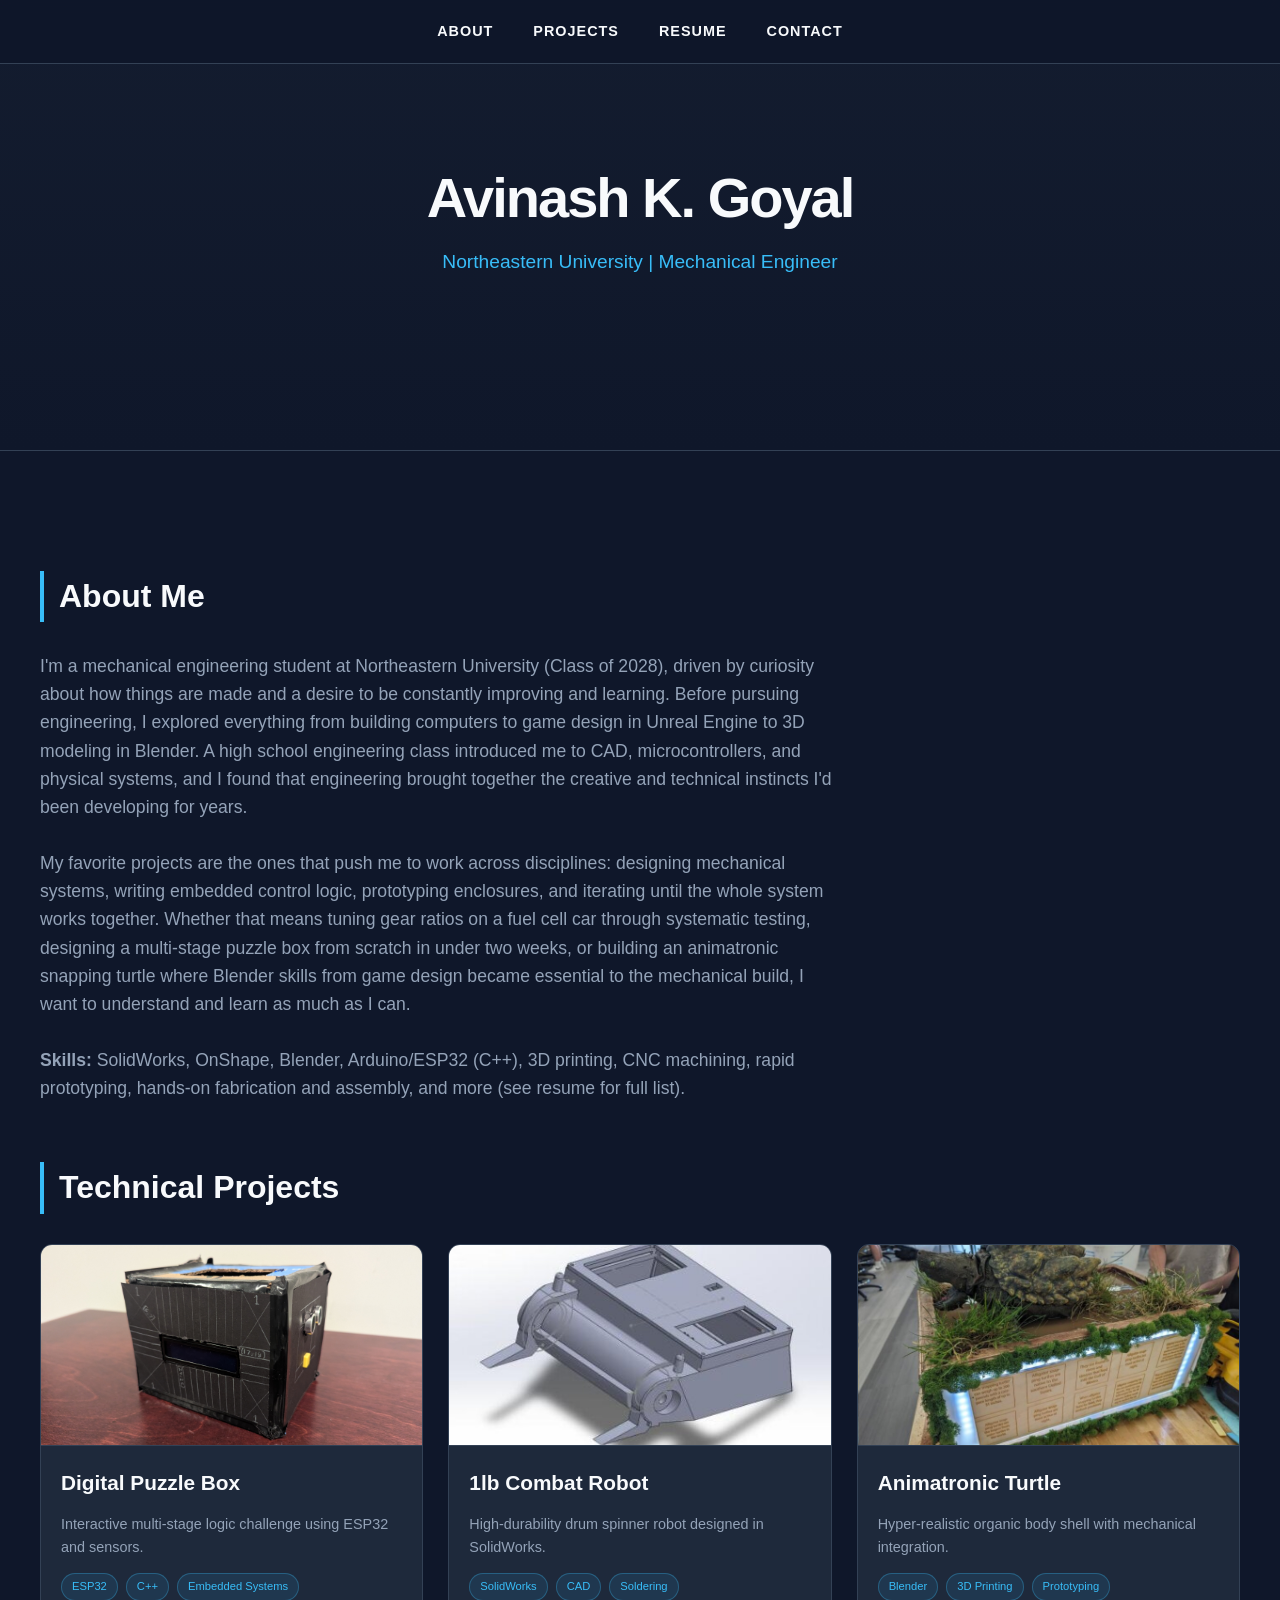
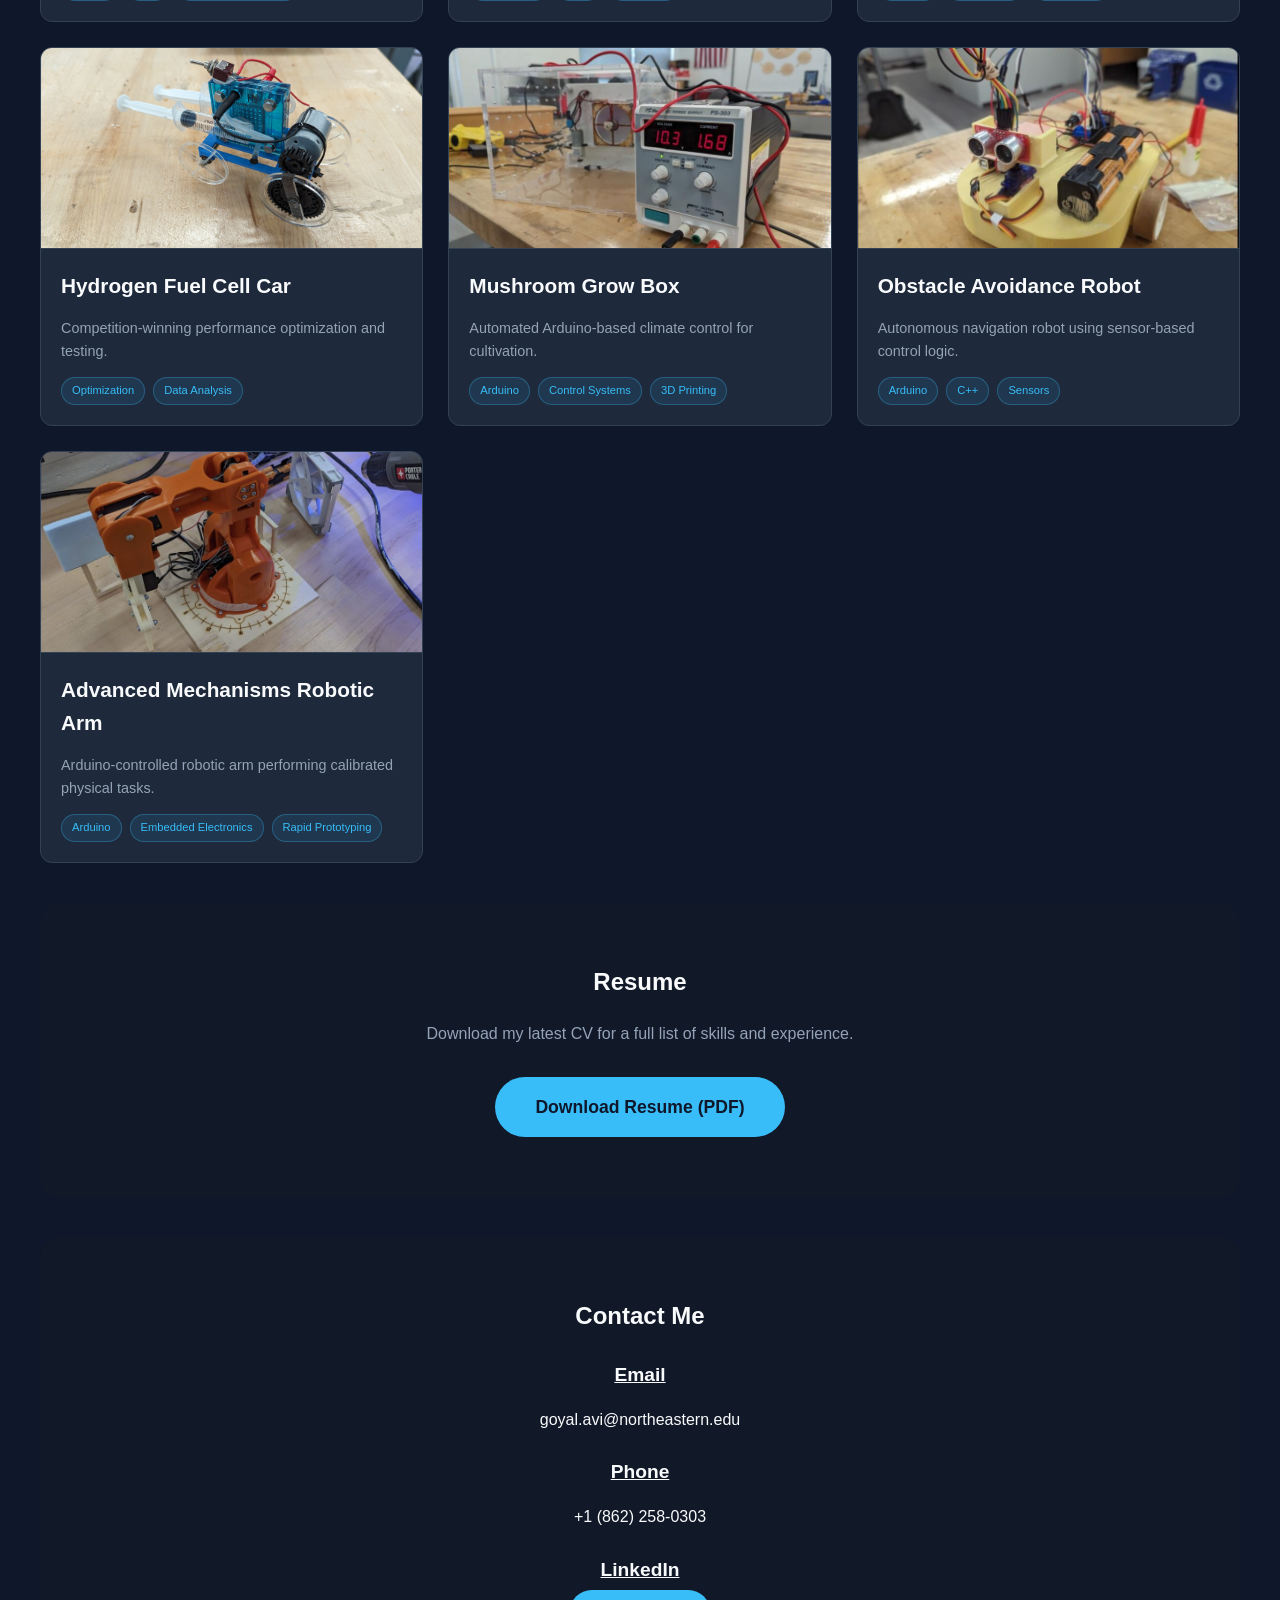
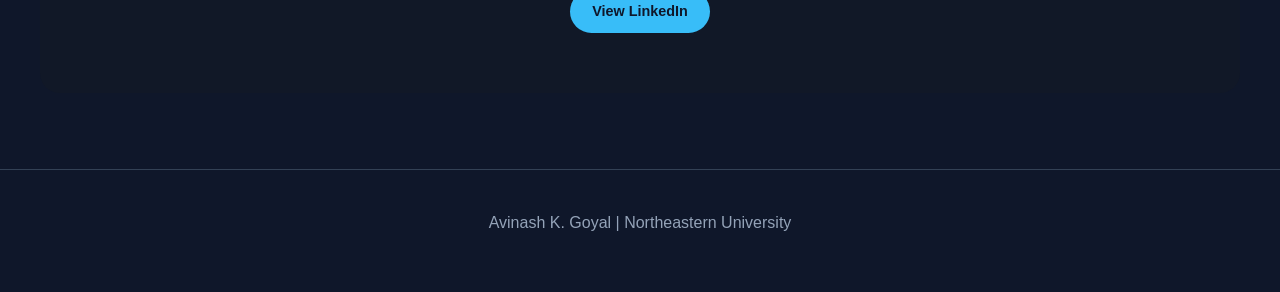
==== commit f64f30e5: "Portfolio Ver 2.0 Upload - Small content formatting update - Added more images - Added image descr" ====
--- a/index.html
+++ b/index.html
@@ -3,7 +3,7 @@
 <head>
     <meta charset="UTF-8">
     <meta name="viewport" content="width=device-width, initial-scale=1.0">
-    <title>Engineering Portfolio</title>
+    <title>Engineering Portfolio | Avinash K. Goyal</title>
     <style>
         /* FAIL-PROOF EMBEDDED CSS */
         :root {
@@ -63,22 +63,11 @@
             border-bottom: 1px solid #334155;
         }
 
-	/* Contact Header */
-	.contact-title {
-    	     font-size: 1.2rem;      
-    	     font-weight: bold;
-    	     text-decoration: underline;
-    	     text-align: center;
-    	     margin-top: 25px;
-    	     margin-bottom: 5px;
-    	     color: var(--text);
-	}
-
         header h1 { font-size: 3.5rem; margin: 0; letter-spacing: -2px; }
         header p { color: var(--accent); font-size: 1.2rem; margin-top: 5px; font-weight: 300; }
 
         .container { max-width: 1200px; margin: 0 auto; padding: 60px 20px; }
-	section {margin-top: 60px;}
+        section { margin-top: 60px; }
         .section-title { font-size: 2rem; margin-bottom: 30px; border-left: 4px solid var(--accent); padding-left: 15px; }
 
         /* Project Grid */
@@ -105,7 +94,6 @@
             box-shadow: 0 10px 30px rgba(0,0,0,0.5);
         }
 
-        /* Image Preview Area */
         .project-img {
             height: 200px;
             background-size: cover;
@@ -128,41 +116,24 @@
             border: 1px solid rgba(56, 189, 248, 0.3);
         }
 
-        /* Resume Section */
-        #resume { text-align: center; background: #111827; border-radius: 20px; margin-top: 40px; padding: 60px 20px; }
-        .resume-btn {
+        /* Resume & Contact Sections */
+        #resume, #contact { text-align: center; background: #111827; border-radius: 20px; margin-top: 40px; padding: 60px 20px; }
+        
+        .resume-btn, .contact-btn {
             display: inline-block;
             background: var(--accent);
             color: #0f172a;
-            padding: 16px 40px;
-            border-radius: 50px;
             text-decoration: none;
             font-weight: bold;
-            font-size: 1.1rem;
             transition: 0.3s;
-        }
-        .resume-btn:hover { transform: scale(1.05); background: #fff; }
-
-	.contact-btn {
-    	display: inline-block;
-    	background: var(--accent);
-    	color: #0f172a;
-    	padding: 10px 22px;   /* smaller padding */
-    	border-radius: 40px;
-    	text-decoration: none;
-    	font-weight: bold;
-    	font-size: 0.9rem;    /* smaller text */
-   	 transition: 0.3s;
-	}
-
-	.contact-btn:hover {
-  	  transform: scale(1.05);
-   	 background: #fff;
-	}	
-
-	/* Contact Me Section */
-        #contact { text-align: center; background: #111827; border-radius: 20px; margin-top: 40px; padding: 60px 20px; }
-
+            border-radius: 50px;
+        }
+
+        .resume-btn { padding: 16px 40px; font-size: 1.1rem; }
+        .contact-btn { padding: 10px 22px; font-size: 0.9rem; }
+        .resume-btn:hover, .contact-btn:hover { transform: scale(1.05); background: #fff; }
+
+        .contact-title { font-size: 1.2rem; font-weight: bold; text-decoration: underline; margin-top: 25px; margin-bottom: 5px; color: var(--text); }
 
         /* Pop-up Modal */
         .modal {
@@ -193,23 +164,43 @@
         }
         .close:hover { color: var(--accent); }
 
-	.modal-label { color: var(--accent); font-weight: bold; }
-
+        .modal-label { color: var(--accent); font-weight: bold; }
+
+        /* VERTICAL IMAGE LAYOUT */
         #modalImages {
-            display: grid;
-            grid-template-columns: 1fr 1fr;
-            gap: 15px;
-            margin-top: 25px;
-        }
+            display: flex;
+            flex-direction: column;
+            gap: 40px;
+            margin-top: 30px;
+        }
+
+        .modal-item {
+            display: flex;
+            flex-direction: column;
+            align-items: center;
+            border-bottom: 1px solid #334155;
+            padding-bottom: 30px;
+        }
+
+        .modal-item:last-child { border-bottom: none; }
 
         #modalImages img {
             width: 100%;
-            border-radius: 10px;
+            max-width: 800px;
+            border-radius: 12px;
             border: 1px solid #334155;
         }
 
+        .img-caption {
+            margin-top: 15px;
+            font-size: 1rem;
+            color: var(--text-dim);
+            font-style: italic;
+            text-align: center;
+            max-width: 700px;
+        }
+
         @media (max-width: 600px) {
-            #modalImages { grid-template-columns: 1fr; }
             header h1 { font-size: 2.5rem; }
         }
     </style>
@@ -220,7 +211,7 @@
         <a href="#about">About</a>
         <a href="#projects">Projects</a>
         <a href="#resume">Resume</a>
-	<a href="#contact">Contact Me</a>
+        <a href="#contact">Contact</a>
     </nav>
 
     <header>
@@ -230,21 +221,18 @@
 
     <div class="container">
         
-        <!-- ABOUT ME -->
-        <section id="about" style="margin-bottom: 80px;">
+        <section id="about">
             <h2 class="section-title">About Me</h2>
             <p style="font-size: 1.1rem; max-width: 800px; color: var(--text-dim);">
-    I'm a mechanical engineering student at Northeastern University (Class of 2028), driven by curiosity about how things are made and a desire to be constantly improving and learning. Before pursuing engineering, I explored everything from building computers to game design in Unreal Engine to 3D modeling in Blender. A high school engineering class introduced me to CAD, microcontrollers, and physical systems, and I found that engineering brought together the creative and technical instincts I'd been developing for years.<br><br>My favorite projects are the ones that push me to work across disciplines: designing mechanical systems, writing embedded control logic, prototyping enclosures, and iterating until the whole system works together. Whether that means tuning gear ratios on a fuel cell car through systematic testing, designing a multi-stage puzzle box from scratch in under two weeks, or building an animatronic snapping turtle where Blender skills from game design became essential to the mechanical build, I want to understand and learn as much as I can.<br><br><strong>Skills:</strong> SolidWorks, OnShape, Blender, Arduino/ESP32 (C++), 3D printing, CNC machining, rapid prototyping, hands-on fabrication and assembly, and more (see resume for full list).
-	</p>
+                I'm a mechanical engineering student at Northeastern University (Class of 2028), driven by curiosity about how things are made and a desire to be constantly improving and learning. Before pursuing engineering, I explored everything from building computers to game design in Unreal Engine to 3D modeling in Blender. A high school engineering class introduced me to CAD, microcontrollers, and physical systems, and I found that engineering brought together the creative and technical instincts I'd been developing for years.<br><br>My favorite projects are the ones that push me to work across disciplines: designing mechanical systems, writing embedded control logic, prototyping enclosures, and iterating until the whole system works together. Whether that means tuning gear ratios on a fuel cell car through systematic testing, designing a multi-stage puzzle box from scratch in under two weeks, or building an animatronic snapping turtle where Blender skills from game design became essential to the mechanical build, I want to understand and learn as much as I can.<br><br><strong>Skills:</strong> SolidWorks, OnShape, Blender, Arduino/ESP32 (C++), 3D printing, CNC machining, rapid prototyping, hands-on fabrication and assembly, and more (see resume for full list).
+            </p>
         </section>
 
-        <!-- PROJECTS -->
         <section id="projects">
             <h2 class="section-title">Technical Projects</h2>
             <div class="project-grid">
                 
-                <!-- 1. Digital Puzzle Box -->
-                <div class="project-card" onclick="openModal('Digital Puzzle Box', '<span class=modal-label>Goal:</span> To improve upon my skills with microcontrollers (and because I had a lot of extra cardboard), I decided to challenge myself with a quick project: an interactive, multi-stage puzzle box combining embedded electronics with physical interaction.<br><br><span class=modal-label>Approach &amp; Challenges:</span> I built the system around an ESP32 and an LCD since it was what I had on hand, along with ultrasonic distance sensors, tactile buttons, servo-driven mechanisms, and a joystick, which I had never worked with before. I wrote the embedded software in C++ using the Arduino IDE, structured around a counter that tracked progress through each completed stage.<br><br>I wanted each puzzle to make full use of its assigned sensor and for difficulty to build as the user progressed. For example, the distance sensor stage required moving the box a specific distance from the wall to proceed, while the final stage required entering the Konami code on the joystick, with the last inputs (B, A, Start) mapped to buttons on earlier faces of the box.<br><br>The biggest challenge was working with cardboard: parts had trouble staying in place, and cuts weren\&apos;t precise enough for reliable sensor mounting. The complexity of the electronics also caused frequent glitches early on, where inputs wouldn\&apos;t register. A few revamps to the tracking system resolved most of these issues.<br><br><span class=modal-label>Outcome:</span> Went from concept to a functional prototype in under two weeks. Friends and family who tested it found some stages overly complicated, which taught me that if I were to revisit this, I\&apos;d rely less on outside knowledge and lean more into the sensors themselves. The project strengthened my embedded systems skills and reinforced the importance of considering user experience throughout the design process.', 'puzzle-preview.jpg,puzzle-1.jpg,puzzle-2.jpg,puzzle-3.jpg,puzzle-4.jpg')">
+                <div class="project-card" onclick="handleProjectClick(0)">
                     <div class="project-img" style="background-image: url('puzzle-preview.jpg');"></div>
                     <div class="project-info">
                         <h3>Digital Puzzle Box</h3>
@@ -253,8 +241,7 @@
                     </div>
                 </div>
 
-                <!-- 2. Combat Robot -->
-                <div class="project-card" onclick="openModal('1lb Combat Robot', '<span class=modal-label>Goal:</span> Design a 1-pound competitive combat robot optimized to balance offensive power with survivability under strict weight and dimensional constraints.<br><br><span class=modal-label>Approach &amp; Challenges:</span> After researching different weapon archetypes, I chose a drum spinner design because it balanced the maneuverability of horizontal spinners with the cutting and flipping capability of vertical spinners. I modeled the chassis in SolidWorks with a low-profile architecture to prevent weapons from striking underneath. Even if the robot were flipped, the wheels extend above the top plate for inverted driving, which also reduced the amount of armor needed and saved weight. The sides feature sloped surfaces to deflect hits, and the front uses low-clearance forks to get underneath opponents and feed them into the two-toothed drum.<br><br>My biggest challenges were time and weight. I was the only person working on the robot, as opposed to the usual three-person team, so designing efficiently was critical to leave time for soldering, electronics, and testing. Weight was a constant battle: many of my designs came in just slightly over the limit, and estimation errors in the software often meant reprinting parts or manually removing material to make weight.<br><br><span class=modal-label>Outcome:</span> The final design passed initial inspection, but faulty electronics and lingering weight issues on competition day prevented me from competing against other bots. While disappointing, this was still one of my most rewarding projects. Working solo forced me to manage every aspect of the build, and the weight struggles taught me to design with tighter margins and validate estimates earlier.', 'robot-preview.jpg,robot-1.jpg,robot-2.jpg,robot-3.jpg')">
+                <div class="project-card" onclick="handleProjectClick(1)">
                     <div class="project-img" style="background-image: url('robot-preview.jpg');"></div>
                     <div class="project-info">
                         <h3>1lb Combat Robot</h3>
@@ -263,8 +250,7 @@
                     </div>
                 </div>
 
-                <!-- 3. Animatronic Turtle -->
-                <div class="project-card" onclick="openModal('Animatronic Snapping Turtle', '<span class=modal-label>Goal:</span> The final project for my high school engineering class was to use everything we learned over two years to create a realistic full-scale animatronic animal display with three forms of motion that also taught viewers about the animal. My group chose an alligator snapping turtle, and my task was to create the realistic outer shell over a six-month timeframe.<br><br><span class=modal-label>Approach &amp; Challenges:</span> Using sculpting techniques I learned making video game characters (blocking out shapes, sculpting brushes, and working from top/side/back profile references), I modeled the body in Blender and fabricated it using 3D printing. I focused on replicating the basic body shape, arms, and a realistic shell texture. These printed parts served as the main structure where pneumatics and motors could attach. The three planned motions were the jaw shutting, the neck extending, and the front legs swimming. The arms had holes for wooden dowels to connect to the linkage system, and the head had an opening for a syringe cap to enable a pneumatic extend/retract mechanism.<br><br>For the jaw, I originally tried making space for a servo inside the head, but couldn\&apos;t. Then, while researching turtle facts, I learned that alligator snapping turtles hunt by wiggling their tongue underwater to mimic a worm and attract fish. That reminded me of a string, so we glued a visible string inside the mouth and used a servo in the back to pull it, closing the jaw. I painted the visible portion to look like the worm-tongue, connecting a functional mechanism directly to the animal\&apos;s real biology.<br><br>The most difficult part was the skin. I needed a material that was flexible enough to move with the components but also mimicked the wrinkly texture of real turtle skin. My first attempt was 3D printing flexible TPU sheets modeled in Blender using a normal map (a game design texture that encodes surface depth information), but the filament was incompatible with our printers. I then tried printing a solid textured block and vacuum-forming another material over it, but the geometry was too complex and would have taken three days to print. The solution ended up being simple: regular fabric with epoxy putty smeared across the surface, giving it both the flexibility and the rough, wrinkled texture I needed. A final paint job and hand-sculpted clay spikes completed the look.<br><br><span class=modal-label>Outcome:</span> The final shell achieved a convincing natural appearance while remaining fully compatible with the internal actuation system. I learned a lot about collaborating with a large team to make parts compatible, and about researching and prototyping creative solutions when the obvious approach doesn\&apos;t work. This remains my most complex project and the most fun, as I got to combine skills from game design with hands-on engineering in ways I hadn\&apos;t expected.', 'turtle-preview.jpg,turtle-1.jpg,turtle-2.jpg,turtle-3.jpg,turtle-4.jpg,turtle-5.jpg,turtle-6.jpg,turtle-7.jpg,turtle-8.jpg')">
+                <div class="project-card" onclick="handleProjectClick(2)">
                     <div class="project-img" style="background-image: url('turtle-preview.jpg');"></div>
                     <div class="project-info">
                         <h3>Animatronic Turtle</h3>
@@ -273,8 +259,7 @@
                     </div>
                 </div>
 
-                <!-- 4. Hydrogen Fuel Cell Car -->
-                <div class="project-card" onclick="openModal('Hydrogen Fuel Cell Car', '<span class=modal-label>Goal:</span> Maximize the speed of a hydrogen fuel cell-powered model vehicle under strict competition constraints, including a fixed power source and limited modification allowances.<br><br><span class=modal-label>Approach &amp; Challenges:</span> With the powertrain essentially locked, performance gains had to come from everything else: vehicle weight, gear ratios, wheel diameter, and mechanical efficiency. Instead of guessing, I developed a structured testing process where I isolated each variable through timed experimental runs, changing one factor at a time to measure its effect. The data from those runs guided each design iteration. For example, testing revealed that gear ratio had a more significant impact on overall performance than weight reduction, which shifted my optimization priority toward drivetrain configuration and the balance between torque and speed. Additionally, ratios that prioritized torque performed much better, as the fuel cell alone didn\&apos;t supply enough power to move the car. I also tested other factors, such as adding bearings for smoother rotation, which improved performance enough to outweigh the added mass (literally).<br><br>The main challenge with this approach was that changing certain variables, particularly gear ratios, was time-consuming. Over time, I adapted the system by adding motor spacers and mounting components with Velcro and zip ties, allowing for quick ratio swaps and the corresponding changes in mounting height.<br><br><span class=modal-label>Outcome:</span> The final design achieved top performance in the competition and received the Best Engineered Car Award for its systematic design and optimization process. The key takeaway was the value of data-driven iteration: having a structured testing process meant I could make confident design decisions instead of relying on intuition.', 'car-preview.jpg,car-1.jpg,car-2.jpg,car-3.jpg')">
+                <div class="project-card" onclick="handleProjectClick(3)">
                     <div class="project-img" style="background-image: url('car-preview.jpg');"></div>
                     <div class="project-info">
                         <h3>Hydrogen Fuel Cell Car</h3>
@@ -283,8 +268,7 @@
                     </div>
                 </div>
 
-                <!-- 5. Mushroom Grow Box -->
-                <div class="project-card" onclick="openModal('Mushroom Grow Box', '<span class=modal-label>Goal:</span> Program and house the electronics for an environmental control system capable of monitoring and regulating temperature and humidity within the narrow ranges required for mushroom cultivation.<br><br><span class=modal-label>Approach &amp; Challenges:</span> The electronics use an Arduino Uno, reading from temperature and humidity sensors, driving control components (fans, heating elements) through a C++ program that continuously adjusts outputs based on sensor feedback. After testing everything on a breadboard and soldering the final connections, I moved on to housing the components, designing a custom 3D-printed enclosure. The main challenge was finding the best way to use the limited space available while keeping everything easily accessible.<br><br>To maximize space, the box was designed around the outer housing for the fan and water chamber that controls humidity. The final version uses snap-fit joints for tool-free mounting, internal cable routing channels to keep wiring organized, and a dedicated access port so I can reprogram the Arduino without disassembling anything. These small quality-of-life features made the difference between a prototype I\&apos;d use once and a system that\&apos;s practical to maintain and adjust over time.<br><br><span class=modal-label>Outcome:</span> The system successfully demonstrated automated environmental monitoring and control within a compact, maintainable design. I learned about the importance of integrating simple features early that make things easier to edit and maintain later.', 'grow-preview.jpg,grow-1.jpg,grow-2.jpg,grow-3.jpg,grow-4.jpg')">
+                <div class="project-card" onclick="handleProjectClick(4)">
                     <div class="project-img" style="background-image: url('grow-preview.jpg');"></div>
                     <div class="project-info">
                         <h3>Mushroom Grow Box</h3>
@@ -293,8 +277,7 @@
                     </div>
                 </div>
 
-                <!-- 6. Obstacle Avoidance Robot -->
-                <div class="project-card" onclick="openModal('Obstacle Avoidance Robot', '<span class=modal-label>Goal:</span> Build an autonomous robot that can navigate obstacle-filled environments using only real-time sensor feedback, with no remote control or pre-mapped paths.<br><br><span class=modal-label>Approach &amp; Challenges:</span> I designed the chassis in OnShape and 3D printed it, keeping the geometry simple to make sensor and motor mounting straightforward. The robot used an ultrasonic sensor mounted on a servo motor to scan five points across its field of view. It was programmed to move forward in set increments of approximately one foot, taking the five readings to determine which direction had the most open space. If there wasn\&apos;t enough room in front, the robot would rotate 180 degrees to scan behind it and find a new path. I opted for a two-wheel design to make spinning in place easier, and added rubber to the wheel surfaces to increase grip. The remaining space on top was used for electronics.<br><br>The main challenge was soldering, as this was my first time doing it for a project. My first attempt was messy, but after practicing on some spare components, I was able to clean up my technique and create strong, reliable connections.<br><br><span class=modal-label>Outcome:</span> The completed robot reliably navigated cluttered environments with fully autonomous control. Looking back with what I know now, the step-based movement approach was a bit flawed since it made navigation feel janky. If I were to revisit this, I\&apos;d simplify it by having the robot turn continuously while scanning until it found a sufficiently open path.', 'avoid-preview.jpg,avoid-1.jpg,avoid-2.jpg,avoid-3.jpg')">
+                <div class="project-card" onclick="handleProjectClick(5)">
                     <div class="project-img" style="background-image: url('avoid-preview.jpg');"></div>
                     <div class="project-info">
                         <h3>Obstacle Avoidance Robot</h3>
@@ -303,9 +286,7 @@
                     </div>
                 </div>
 
-
-<!-- 7. Advanced Mechanisms: Robotic Arm -->
-                <div class="project-card" onclick="openModal('Robotic Arm', '<span class=modal-label>Goal:</span> Program and operate a robotic arm to perform a repeatable physical task (activating a heating device to maintain a controlled temperature in this case), demonstrating how precise motion control can enable robotics to interact reliably with real-world systems.<br><br><span class=modal-label>Approach &amp; Challenges:</span> I integrated an Arduino-controlled robotic arm with a simple environmental control system, programming the arm to move through a calibrated sequence of positions to press a control interface connected to the heater. I built supporting structures to stabilize the sensors and hardware during operation, and wrote the control logic in C++ to coordinate multiple servo motors for consistent, repeatable movement.<br><br>The bulk of the work was in calibration. Small errors in motor positioning or timing would compound across the motion sequence, causing the arm to miss its target. I used iterative testing, adjusting positions by small increments, running the sequence, measuring the deviation, and adjusting again, until the arm could reliably hit the control interface across repeated cycles.<br><br><span class=modal-label>Outcome:</span> The final system performed structured physical interactions through motion control and hardware integration. The process reinforced that precision in electromechanical systems isn\&apos;t something you design once and get right; it\&apos;s something you converge on through systematic testing and calibration.', 'arm-preview.jpg,arm-1.jpg,arm-2.jpg,arm-3.jpg')">
+                <div class="project-card" onclick="handleProjectClick(6)">
                     <div class="project-img" style="background-image: url('arm-preview.jpg');"></div>
                     <div class="project-info">
                         <h3>Advanced Mechanisms Robotic Arm</h3>
@@ -314,37 +295,23 @@
                     </div>
                 </div>
 
-
             </div>
         </section>
 
-        <!-- RESUME -->
         <section id="resume">
             <h2 style="margin-top: 0;">Resume</h2>
-            <p style="color: var(--text-dim); margin-bottom: 30px;">
-                Download my latest CV for a full list of skills, professional experience, and academic history.
-            </p>
+            <p style="color: var(--text-dim); margin-bottom: 30px;">Download my latest CV for a full list of skills and experience.</p>
             <a href="resume.pdf" class="resume-btn" target="_blank">Download Resume (PDF)</a>
         </section>
 
-        <!-- Contact Me -->
         <section id="contact">
             <h2 style="margin-top: 0;">Contact Me</h2>
-
             <div class="contact-title">Email</div>
             <p>goyal.avi@northeastern.edu</p>
-
             <div class="contact-title">Phone</div>
             <p>+1 (862) 258-0303</p>
-
             <div class="contact-title">LinkedIn</div>
-
-		<a href="https://www.linkedin.com/in/avinash-k-goyal" target="_blank" 
-  		class="contact-btn">
-  		View LinkedIn
-		</a>
-		
-            </p>
+            <a href="https://www.linkedin.com/in/avinash-k-goyal" target="_blank" class="contact-btn">View LinkedIn</a>
         </section>
     </div> 
 
@@ -354,47 +321,141 @@
         </p>
     </footer>
 
-    <!-- POP-UP MODAL STRUCTURE -->
     <div id="projectModal" class="modal">
         <div class="modal-content">
             <span class="close" onclick="closeModal()">&times;</span>
             <h2 id="modalTitle" style="color:var(--accent); margin-top: 0; font-size: 2rem;"></h2>
             <p id="modalDesc" style="font-size: 1.1rem; line-height: 1.8; color: var(--text-dim);"></p>
-            <h4 style="margin-bottom: 10px; border-bottom: 1px solid #334155; padding-bottom: 5px;">Project Photos</h4>
+            <h4 style="margin-bottom: 10px; border-bottom: 1px solid #334155; padding-bottom: 5px;">Project Documentation</h4>
             <div id="modalImages"></div>
         </div>
     </div>
 
     <script>
-        function openModal(title, desc, imgs) {
-            document.getElementById("modalTitle").innerText = title;
-            document.getElementById("modalDesc").innerHTML = desc;
-            const imgContainer = document.getElementById("modalImages");
-            imgContainer.innerHTML = "";
-            
-            const imgList = imgs.split(",");
-            imgList.forEach(src => {
-                const img = document.createElement("img");
-                img.src = src.trim();
-                img.onerror = function() { this.style.display='none'; }; // Hides images that don't exist
-                imgContainer.appendChild(img);
-            });
-
-            document.getElementById("projectModal").style.display = "block";
-            document.body.style.overflow = "hidden"; // Stops the background from scrolling
-        }
-
-        function closeModal() {
-            document.getElementById("projectModal").style.display = "none";
-            document.body.style.overflow = "auto";
-        }
-
-        // Close when clicking outside the box
-        window.onclick = function(event) {
-            if (event.target == document.getElementById("projectModal")) {
-                closeModal();
-            }
-        }
+        // PROJECT DATA SOURCE
+        const projectData = [
+            {
+		title: "Digital Puzzle Box",
+        desc: "<span class=modal-label>Timeline:</span> Sept - Oct, 2025<br><br><span class=modal-label>Goal:</span> To improve upon my skills with microcontrollers, I challenged myself with an interactive, multi-stage puzzle box combining embedded electronics with physical interaction.<br><br><span class=modal-label>Approach &amp; Challenges:</span> I built the system around an ESP32 and an LCD since it was what I had on hand, along with ultrasonic distance sensors, tactile buttons, servo-driven mechanisms, and a joystick, which I had never worked with before. I wrote the embedded software in C++ using the Arduino IDE, structured around a counter that tracked progress through each completed stage.<br><br>I wanted each puzzle to make full use of its assigned sensor and for difficulty to build as the user progressed. For example, the distance sensor stage required moving the box a specific distance from the wall to proceed, while the final stage required entering the Konami code on the joystick, with the last inputs (B, A, Start) mapped to buttons on earlier faces of the box.<br><br>The biggest challenge was working with cardboard: parts had trouble staying in place, and cuts weren\&apos;t precise enough for reliable sensor mounting. The complexity of the electronics also caused frequent glitches early on, most of which I was able to find and fix when optimizing the code.<br><br><span class=modal-label>Outcome:</span> Went from concept to a functional prototype in under two weeks. Friends and family who tested it found some stages overly complicated, which taught me that if I were to revisit this, I\&apos;d rely less on outside knowledge, lean more into the sensors themselves, and reduce the number of steps to solve each puzzle. The project strengthened my embedded systems skills and reinforced the importance of considering user experience throughout the design process and keeping code simple and  well organized.",
+        images: [
+            { src: 'puzzle-preview.jpg', cap: 'Full assembly of the puzzle box.' },
+            { src: 'puzzle-1.jpg', cap: 'Front face of puzzle box with the LCD display.' },
+            { src: 'puzzle-2.jpg', cap: 'First puzzle side. Users would have to press the yellow button at the distance ranges marked on the front face.' },
+            { src: 'puzzle-3.jpg', cap: 'Second puzzle side. A binary-encoded message on the front face spells "Fibonacci," cueing the user to this stage. Each button is labeled with alternating positions in the sequence (red: 1, 3, 5; blue: 2, 4, 6), and the user must press each button a number of times matching the Fibonacci value at that position: red 0 times, blue 1, red 1, blue 2, red 3, blue 5.' },
+            { src: 'puzzle-4.jpg', cap: 'Third puzzle side. A coded message on the bottom of the box deciphers to "Konami," cueing the user to enter the classic Konami cheat code (up, up, down, down, left, right, left, right, B, A, Start) using the joystick at the center. The final three inputs: B, A, and Start, are mapped to buttons on earlier faces of the box, requiring the user to recall and revisit previous stages to complete the sequence.' }
+        ]
+    },
+    {
+        title: "1lb Combat Robot",
+        desc: "<span class=modal-label>Timeline:</span> May - June, 2025<br><br><span class=modal-label>Goal:</span> Design a 1-pound competitive combat robot optimized to balance offensive power with survivability under strict weight and dimensional constraints.<br><br><span class=modal-label>Approach &amp; Challenges:</span> After researching different weapon archetypes, I chose a drum spinner design because it balanced the maneuverability of horizontal spinners with the cutting and flipping capability of vertical spinners. I modeled the chassis in SolidWorks with a low-profile architecture to prevent weapons from striking underneath. Even if the robot were flipped, the wheels extend above the top plate for inverted driving, which also reduced the amount of armor needed and saved weight. The sides feature sloped surfaces to deflect hits, and the front uses low-clearance forks to get underneath opponents and feed them into the two-toothed drum.<br><br>My biggest challenges were time and weight. I was the only person working on the robot, as opposed to the usual three-person team, so efficient design was critical to leaving time for soldering, electronics, and testing. Weight was a constant battle: many of my designs came in just slightly over the limit, and estimation errors in the software often meant reprinting parts or manually removing material to make weight.<br><br><span class=modal-label>Outcome:</span> The final design passed initial inspection, but faulty electronics and lingering weight issues on competition day prevented me from competing against other bots. While disappointing, this was still one of my most rewarding projects. Working solo forced me to manage every aspect of the build, and the weight struggles taught me to design with tighter margins and validate estimates earlier.",
+        images: [
+            { src: 'robot-preview.jpg', cap: 'Full robot in Solidworks assembly.' },
+            { src: 'robot-4.jpg', cap: 'Spinner weapon side view. Design inspired by hurricane weather icon.' },
+            { src: 'robot-1.jpg', cap: 'Initial test print to see if electronics will fit.' },
+            { src: 'robot-3.jpg', cap: 'Final print of the robot with electronics assembled.' }
+        ]
+    },
+    {
+        title: "Animatronic Snapping Turtle",
+        desc: "<span class=modal-label>Timeline:</span> Jan - June, 2024<br><br><span class=modal-label>Goal:</span> The final project for my high school engineering class was to use everything we learned over two years to create a realistic full-scale animatronic animal display with three forms of motion that also taught viewers about the animal. My group chose an alligator snapping turtle, and my task was to create the realistic outer shell over a six-month timeframe.<br><br><span class=modal-label>Approach &amp; Challenges:</span> Using sculpting techniques I learned making video game characters (blocking out shapes, sculpting brushes, and working from top/side/back profile references), I modeled the body in Blender and fabricated it using 3D printing. I focused on replicating the basic body shape, arms, and a realistic shell texture. These printed parts served as the main structure where pneumatics and motors could attach. The three planned motions were the jaw shutting, the neck extending, and the front legs swimming. The arms had holes for wooden dowels to connect to the linkage system, and the head had an opening for a syringe cap to enable a pneumatic extend/retract mechanism.<br><br>For the jaw, I originally tried making space for a servo inside the head, but couldn\&apos;t. Then, while researching turtle facts, I learned that alligator snapping turtles hunt by wiggling their tongue underwater to mimic a worm and attract fish. That reminded me of a string, so we glued a visible string inside the mouth and used a servo in the back to pull it, closing the jaw. I painted the visible portion to look like the worm-tongue, connecting a functional mechanism directly to the animal\&apos;s real biology.<br><br>The most difficult part was the skin. I needed a material that was flexible enough to move with the components and mimicked the wrinkly texture of real turtle skin. My first attempt was 3D printing flexible TPU sheets modeled in Blender using a normal map (a game design texture that encodes surface depth information), but the filament was incompatible with our printers. I then tried printing a solid textured block and vacuum-forming another material over it, but the geometry was too complex and would have taken three days to print. The solution ended up being simple: regular fabric with epoxy putty smeared across the surface, giving it both the flexibility and the rough, wrinkled texture I needed. A final paint job and hand-sculpted clay spikes completed the look.<br><br><span class=modal-label>Outcome:</span> The final shell achieved a convincing natural appearance while remaining fully compatible with the internal actuation system. I learned a lot about collaborating with a large team to make parts compatible, and about researching and prototyping creative solutions when the obvious approach doesn\&apos;t work. This remains my most complex project and the most fun, as I got to combine skills from game design with hands-on engineering in ways I hadn\&apos;t expected.",
+        images: [
+            { src: 'turtle-preview.jpg', cap: 'Finished Anamatronic with base and integrated mechanisms.' },
+            { src: 'turtle-1.jpg', cap: '3D sculpt of the body in Blender using a reference found online to build and block out.' },
+            { src: 'turtle-2.jpg', cap: 'Finished 3D model of body, shell, arms, and head in Blender.' },
+            { src: 'turtle-3.jpg', cap: 'Holes in the back of the head print to fix syringe head and let string pass through.' },
+            { src: 'turtle-4.jpg', cap: 'All parts of anamatronic shell 3D printed.' },
+            { src: 'turtle-5.jpg', cap: 'Initial attempt at embedding normal map texture in 3D-printable block.' },
+            { src: 'turtle-6.jpg', cap: 'Adding epoxy putty to fabric to give accurate skin texture.' },
+            { src: 'turtle-8.jpg', cap: 'Front view of finished anamtronic with painted tongue.' }
+        ]
+    },
+    {
+        title: "Hydrogen Fuel Cell Car",
+        desc: "<span class=modal-label>Timeline:</span> Dec, 2023<br><br><span class=modal-label>Goal:</span> Maximize the speed of a hydrogen fuel cell-powered model vehicle under strict competition constraints, including a fixed power source and limited modification allowances.<br><br><span class=modal-label>Approach &amp; Challenges:</span> With the powertrain essentially locked, performance gains had to come from everything else: vehicle weight, gear ratios, wheel diameter, and mechanical efficiency. Instead of guessing, I developed a structured testing process where I isolated each variable through timed experimental runs, changing one factor at a time to measure its effect. The data from those runs guided each design iteration. For example, testing revealed that gear ratio had a more significant impact on overall performance than weight reduction, which shifted my optimization priority toward drivetrain configuration and the balance between torque and speed. Additionally, ratios that prioritized torque performed much better, as the fuel cell alone didn't supply enough power to move the car. I also tested other factors, such as adding bearings for smoother rotation, which improved performance enough to outweigh the added mass (literally).<br><br>The main challenge with this approach was that changing certain variables, particularly gear ratios, was time-consuming. Over time, I adapted the system by adding motor spacers and mounting components with Velcro and zip ties, allowing for quick ratio swaps and the corresponding changes in mounting height.<br><br><span class=modal-label>Outcome:</span> The final design used a 1:2 gear ratio and was able to travel 30 feet in an average of 8.538 seconds, making it nearly double as fast compared to initial tests. It achieved top performance in the competition, along with receiving the Best Engineered Car Award for its systematic design and optimization process. The key takeaway was the value of data-driven iteration: having a structured testing process meant I could make confident design decisions instead of relying on intuition.",
+        images: [
+            { src: 'car-preview.jpg', cap: 'Final car design, with best performing gear ratio and wheel size.' },
+            { src: 'car-1.jpg', cap: 'Initial prototype for car body made from cut foam board.' },
+            { src: 'car-1.jpg', cap: 'Layout of all car components.' },
+            { src: 'car-1.jpg', cap: 'First car design used for testing gear ratios.' }
+        ]
+    },
+    {
+        title: "Mushroom Grow Box",
+        desc: "<span class=modal-label>Timeline:</span> April - June, 2023<br><br><span class=modal-label>Goal:</span> Program and house the electronics for an environmental control system capable of monitoring and regulating temperature and humidity within the narrow ranges required for mushroom cultivation.<br><br><span class=modal-label>Approach &amp; Challenges:</span> The electronics use an Arduino Uno, reading from temperature and humidity sensors, driving control components (fans, heating elements) through a C++ program that continuously adjusts outputs based on sensor feedback. After testing everything on a breadboard and soldering the final connections, I moved on to housing the components, designing a custom 3D-printed enclosure in OnShape. The main challenge was finding the best way to use the limited space available while keeping everything easily accessible.<br><br>To maximize space, the box was designed around the outer housing for the fan and water chamber that controls humidity. The final version uses snap-fit joints for tool-free mounting, internal cable routing channels to keep wiring organized, and a dedicated access port so I can reprogram the Arduino without disassembling anything. These small quality-of-life features made the difference between a prototype I'd use once and a system that's practical to maintain and adjust over time.<br><br><span class=modal-label>Outcome:</span> The system successfully demonstrated automated environmental monitoring and control within a compact, maintainable design. I learned about the importance of integrating simple features early that make things easier to edit and maintain later.",
+        images: [
+            { src: 'grow-preview.jpg', cap: 'Finished grow box assembled.' },
+            { src: 'grow-1.jpg', cap: 'Testing the electronics of the grow box with a prototype circuit.' },
+            { src: 'grow-4.jpg', cap: '3D printed enclosure for housing the Arduino and sensors with access port on the top.' },
+            { src: 'grow-2.jpg', cap: 'Electronics housed in 3D printed enclosure.' }
+        ]
+    },
+    {
+        title: "Obstacle Avoidance Robot",
+        desc: "<span class=modal-label>Timeline:</span> Sept - Oct, 2023<br><br><span class=modal-label>Goal:</span> Build an autonomous robot that can navigate obstacle-filled environments using only real-time sensor feedback, with no remote control or pre-mapped paths.<br><br><span class=modal-label>Approach &amp; Challenges:</span> I designed the chassis in OnShape and 3D printed it, keeping the geometry simple to make sensor and motor mounting straightforward. The robot used an ultrasonic sensor mounted on a servo motor to scan five points across its field of view. It was programmed to move forward in set increments of approximately one foot, taking the five readings to determine which direction had the most open space. If there wasn't enough room in front, the robot would rotate 180 degrees to scan behind it and find a new path. I opted for a two-wheel design to make spinning in place easier, and added rubber to the wheel surfaces to increase grip. The remaining space on top was used for electronics.<br><br>The main challenge was soldering, as this was my first time doing it for a project. My first attempt was messy, but after practicing on some spare components, I was able to clean up my technique and create strong, reliable connections.<br><br><span class=modal-label>Outcome:</span> The completed robot reliably navigated cluttered environments with fully autonomous control. Looking back with what I know now, the step-based movement approach was a bit flawed since it made navigation feel janky. If I were to revisit this, I'd simplify it by having the robot turn continuously while scanning until it found a sufficiently open path.",
+        images: [
+            { src: 'avoid-preview.jpg', cap: 'Finished obstacle avoiding robot.' },
+            { src: 'avoid-1.jpg', cap: '3D printed body of robot.' },
+            { src: 'avoid-2.jpg', cap: 'Improved soldering on robot circuit board.' },
+            { src: 'avoid-3.jpg', cap: 'Overhead look at robot electronics.' }
+        ]
+    },
+    {
+        title: "Robotic Arm",
+        desc: "<span class=modal-label>Timeline:</span> Jan, 2024<br><br><span class=modal-label>Goal:</span> Program and operate a robotic arm to perform a repeatable physical task (activating a heating device to maintain a controlled temperature in this case), demonstrating how precise motion control can enable robotics to interact reliably with real-world systems.<br><br><span class=modal-label>Approach &amp; Challenges:</span> I integrated an Arduino-controlled robotic arm with a simple environmental control system, programming the arm to move through a calibrated sequence of positions to press a control interface connected to the heater. I built supporting structures to stabilize the sensors and hardware during operation, and wrote the control logic in C++ to coordinate multiple servo motors for consistent, repeatable movement.<br><br>The bulk of the work was in calibration. Small errors in motor positioning or timing would compound across the motion sequence, causing the arm to miss its target. I used iterative testing, adjusting positions by small increments, running the sequence, measuring the deviation, and adjusting again, until the arm could reliably hit the control interface across repeated cycles.<br><br><span class=modal-label>Outcome:</span> The final system performed structured physical interactions through motion control and hardware integration. The process reinforced that precision in electromechanical systems isn't something you design once and get right; it's something you converge on through systematic testing and calibration.",
+        images: [
+            { src: 'arm-preview.jpg', cap: 'Assembled arm and heating mechanism.' },
+            { src: 'arm-2.jpg', cap: 'Heating setup for arm using balsa wood sticks and foam.' },
+            { src: 'arm-3.jpg', cap: 'Initial testing and learning how to use the robotic arm.' },
+            { src: 'arm-1.jpg', cap: 'Robot arm arduino.' }
+        ]
+    }
+];
+
+function handleProjectClick(index) {
+    const project = projectData[index];
+    if (project) {
+        openModal(project.title, project.desc, project.images);
+    }
+}
+
+function openModal(title, desc, images) {
+    document.getElementById("modalTitle").innerText = title;
+    document.getElementById("modalDesc").innerHTML = desc;
+    const imgContainer = document.getElementById("modalImages");
+    imgContainer.innerHTML = "";
+    
+    images.forEach(item => {
+        const wrapper = document.createElement("div");
+        wrapper.className = "modal-item";
+
+        const img = document.createElement("img");
+        img.src = item.src;
+        img.onerror = function() { wrapper.style.display='none'; };
+
+        const cap = document.createElement("p");
+        cap.className = "img-caption";
+        cap.innerText = item.cap;
+
+        wrapper.appendChild(img);
+        wrapper.appendChild(cap);
+        imgContainer.appendChild(wrapper);
+    });
+
+    document.getElementById("projectModal").style.display = "block";
+    document.body.style.overflow = "hidden";
+}
+
+function closeModal() {
+    document.getElementById("projectModal").style.display = "none";
+    document.body.style.overflow = "auto";
+}
+
+window.onclick = function(event) {
+    if (event.target == document.getElementById("projectModal")) {
+        closeModal();
+    }
+}
+                
     </script>
 </body>
 </html>
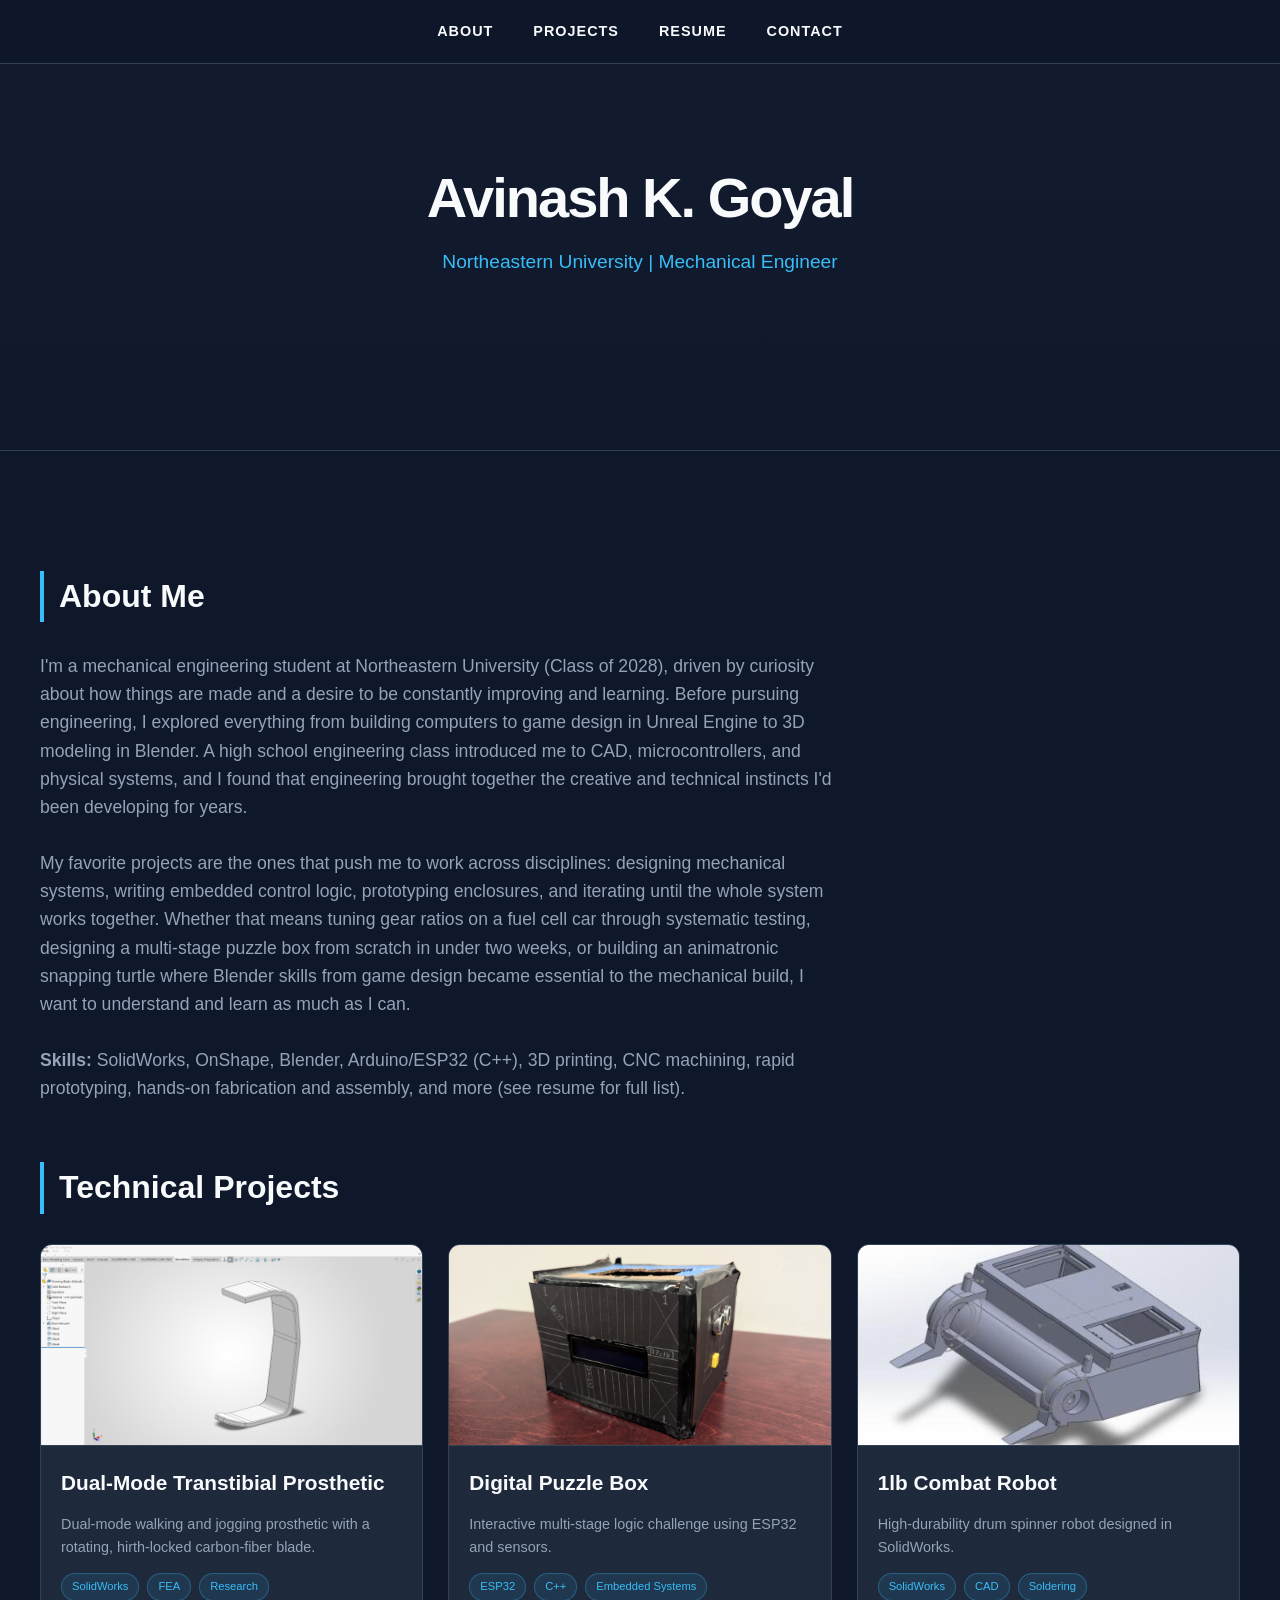
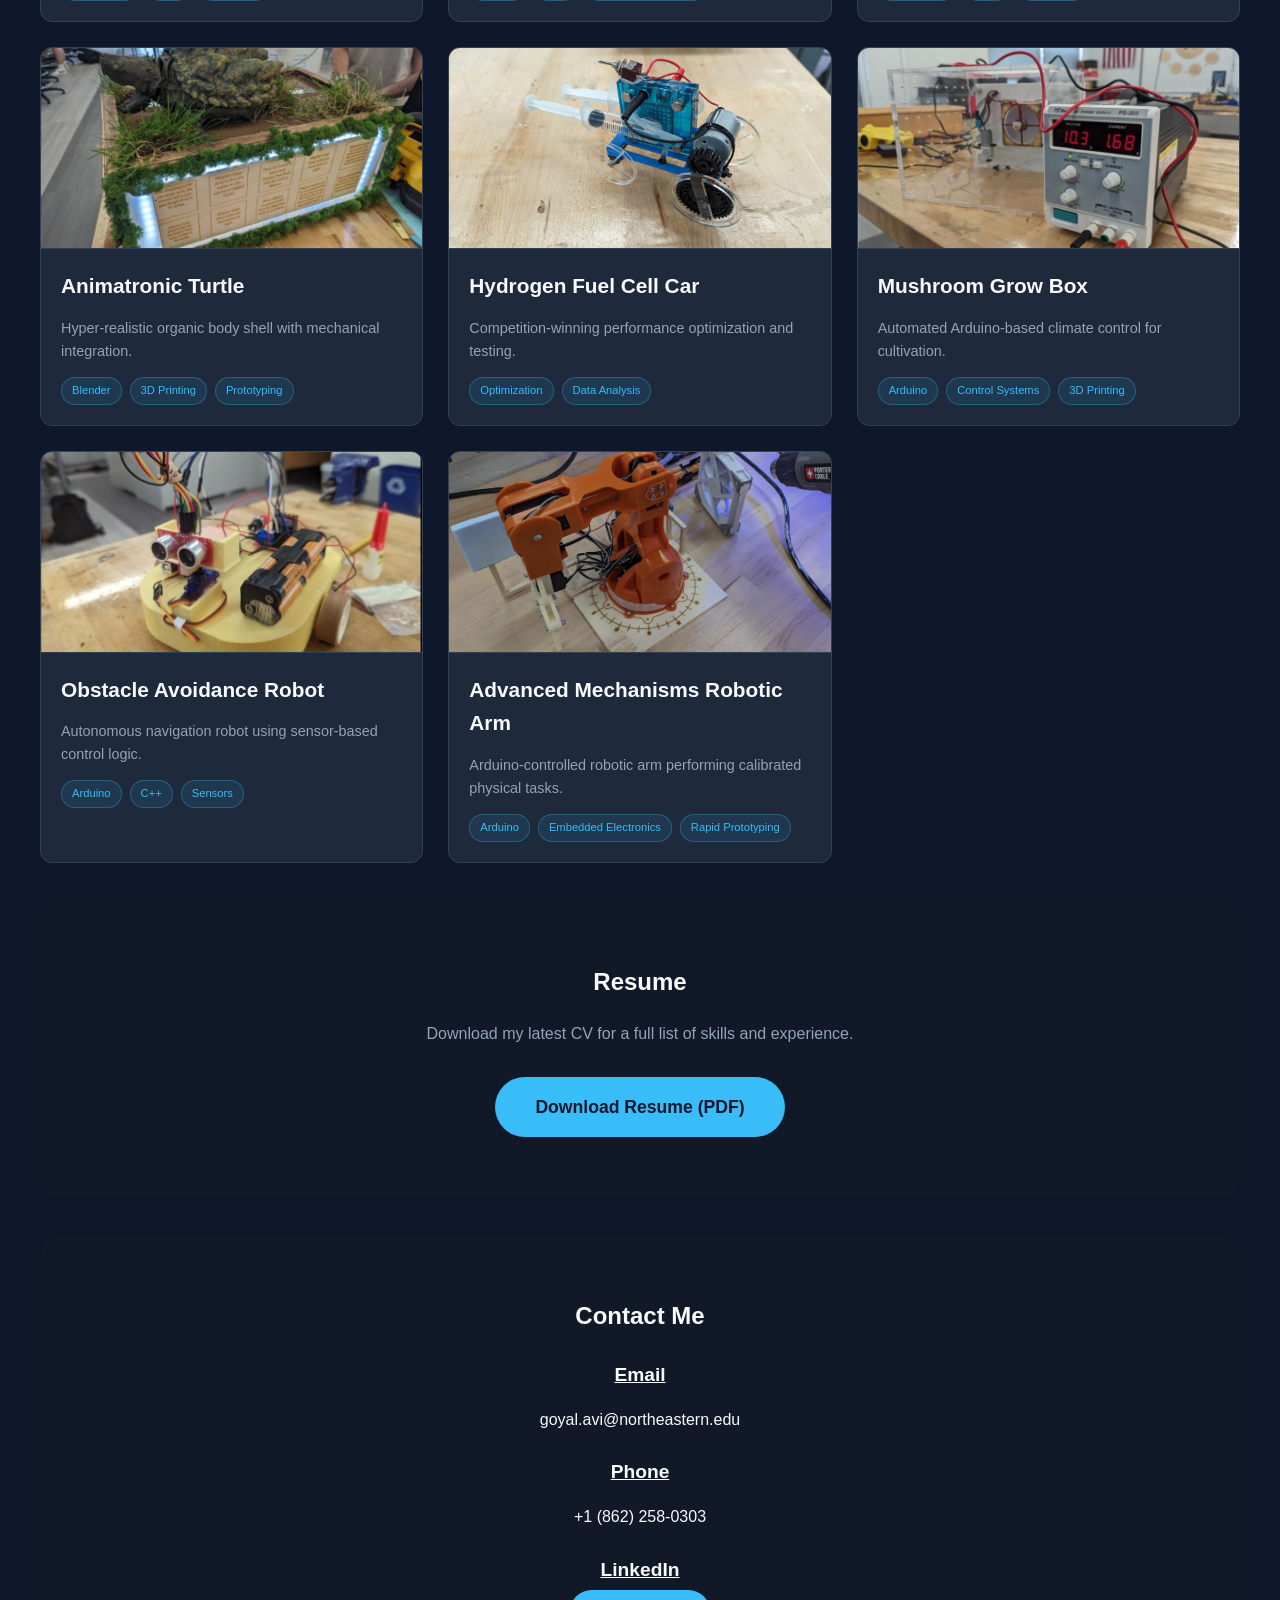
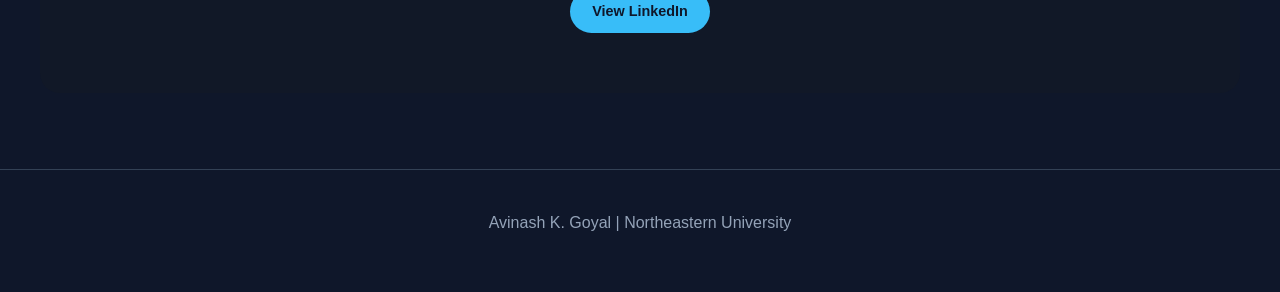
==== commit 73b13577: "Portfolio Ver 2.1 Upload Added preliminary prosthetic project and updated resume" ====
--- a/index.html
+++ b/index.html
@@ -232,7 +232,17 @@
             <h2 class="section-title">Technical Projects</h2>
             <div class="project-grid">
                 
-                <div class="project-card" onclick="handleProjectClick(0)">
+		 <div class="project-card" onclick="handleProjectClick(0)">
+                    <div class="project-img" style="background-image: url('leg-preview.jpg');"></div>
+                    <div class="project-info">
+                        <h3>Dual-Mode Transtibial Prosthetic</h3>
+                        <p>Dual-mode walking and jogging prosthetic with a rotating, hirth-locked carbon-fiber blade.</p>
+                        <div class="tags"><span>SolidWorks</span> <span>FEA</span> <span>Research</span></div>
+                    </div>
+                </div>
+
+
+                <div class="project-card" onclick="handleProjectClick(1)">
                     <div class="project-img" style="background-image: url('puzzle-preview.jpg');"></div>
                     <div class="project-info">
                         <h3>Digital Puzzle Box</h3>
@@ -241,7 +251,7 @@
                     </div>
                 </div>
 
-                <div class="project-card" onclick="handleProjectClick(1)">
+                <div class="project-card" onclick="handleProjectClick(2)">
                     <div class="project-img" style="background-image: url('robot-preview.jpg');"></div>
                     <div class="project-info">
                         <h3>1lb Combat Robot</h3>
@@ -250,7 +260,7 @@
                     </div>
                 </div>
 
-                <div class="project-card" onclick="handleProjectClick(2)">
+                <div class="project-card" onclick="handleProjectClick(3)">
                     <div class="project-img" style="background-image: url('turtle-preview.jpg');"></div>
                     <div class="project-info">
                         <h3>Animatronic Turtle</h3>
@@ -259,7 +269,7 @@
                     </div>
                 </div>
 
-                <div class="project-card" onclick="handleProjectClick(3)">
+                <div class="project-card" onclick="handleProjectClick(4)">
                     <div class="project-img" style="background-image: url('car-preview.jpg');"></div>
                     <div class="project-info">
                         <h3>Hydrogen Fuel Cell Car</h3>
@@ -268,7 +278,7 @@
                     </div>
                 </div>
 
-                <div class="project-card" onclick="handleProjectClick(4)">
+                <div class="project-card" onclick="handleProjectClick(5)">
                     <div class="project-img" style="background-image: url('grow-preview.jpg');"></div>
                     <div class="project-info">
                         <h3>Mushroom Grow Box</h3>
@@ -277,7 +287,7 @@
                     </div>
                 </div>
 
-                <div class="project-card" onclick="handleProjectClick(5)">
+                <div class="project-card" onclick="handleProjectClick(6)">
                     <div class="project-img" style="background-image: url('avoid-preview.jpg');"></div>
                     <div class="project-info">
                         <h3>Obstacle Avoidance Robot</h3>
@@ -286,7 +296,7 @@
                     </div>
                 </div>
 
-                <div class="project-card" onclick="handleProjectClick(6)">
+                <div class="project-card" onclick="handleProjectClick(7)">
                     <div class="project-img" style="background-image: url('arm-preview.jpg');"></div>
                     <div class="project-info">
                         <h3>Advanced Mechanisms Robotic Arm</h3>
@@ -334,6 +344,22 @@
     <script>
         // PROJECT DATA SOURCE
         const projectData = [
+	
+
+	{
+        title: "Dual-Mode Transtibial Prosthetic",
+        desc: "<span class=modal-label>Timeline:</span> May, 2026 - Present<br><br><span class=modal-label>Goal:</span> Design a single transtibial prosthetic, roughly 15 inches tall, that integrates both a walking foot and a dedicated running blade in one system. Instead of swapping prostheses to change activity, the user rotates the lower assembly and locks it in place to switch between a stable walking mode and a spring-like jogging mode.<br><br><span class=modal-label>Approach &amp; Challenges:</span> I started on the research side, reviewing peer-reviewed biomechanics literature on running-specific prostheses to understand how blade geometry, stiffness, and height influence gait, ground reaction forces, and side-to-side asymmetry. Most published blades are tuned for sprinting, so I used the research to inform a blade profile aimed at jogging speeds instead.<br><br>From there I sketched the full system: the socket, a set of frame supports, a rotation mechanism for switching modes, and a removable walking foot retained by a pin detent. The hardest design decision was how to lock the two modes repeatably and safely. I chose a Hirth-style coupling, where two face-toothed rings are pushed together by a spring. The teeth disengage axially to allow rotation, then re-seat into the same indexed position every time, giving precise, high-load locking that does not slip under body weight.<br><br>I modeled the blade in SolidWorks from a fully dimensioned sketch and ran static FEA using Hexcel AS4C carbon fiber and its 4 GPa yield strength. I tested loading at both the forefoot and the top mounting platform to capture different points in a stride. The analysis showed stress concentrating along the curved segment of the blade, so I added fillets through that transition and confirmed a factor of safety of 3.7.<br><br><span class=modal-label>Outcome:</span> This is an early-stage, in-progress personal project. So far the overall architecture, the mode-switching concept, and a structurally validated blade geometry are defined. Next steps are detailing the rotation and locking hardware, designing the socket interface, and moving toward a physical prototype.",
+        images: [
+            { src: 'leg-preview.jpg', cap: 'Current running blade shape to test necessary forces.' },
+            { src: 'leg-FEA-toe.jpg', cap: 'FEA stress study on toe portion of leg at 4500 N of force.' },
+            { src: 'leg-FEA-top.jpg', cap: 'FEA stress study on top portion of leg at 4500 N of force.' },
+            { src: 'leg-sketch.jpg', cap: '2D SolidWorks sketch for blade profile.' },
+            { src: 'leg-drawing-front.jpg', cap: 'Front facing sketch showing preliminary plan for prosthetic.' },
+	    { src: 'leg-drawing-side.jpg', cap: 'Side facing sketch showing preliminary plan for prosthetic.' },
+	    { src: 'leg-drawing-hirth.jpg', cap: 'Sketch showing preliminary plan for hirth rotating mechanism.' }
+        ]
+    },
+
             {
 		title: "Digital Puzzle Box",
         desc: "<span class=modal-label>Timeline:</span> Sept - Oct, 2025<br><br><span class=modal-label>Goal:</span> To improve upon my skills with microcontrollers, I challenged myself with an interactive, multi-stage puzzle box combining embedded electronics with physical interaction.<br><br><span class=modal-label>Approach &amp; Challenges:</span> I built the system around an ESP32 and an LCD since it was what I had on hand, along with ultrasonic distance sensors, tactile buttons, servo-driven mechanisms, and a joystick, which I had never worked with before. I wrote the embedded software in C++ using the Arduino IDE, structured around a counter that tracked progress through each completed stage.<br><br>I wanted each puzzle to make full use of its assigned sensor and for difficulty to build as the user progressed. For example, the distance sensor stage required moving the box a specific distance from the wall to proceed, while the final stage required entering the Konami code on the joystick, with the last inputs (B, A, Start) mapped to buttons on earlier faces of the box.<br><br>The biggest challenge was working with cardboard: parts had trouble staying in place, and cuts weren\&apos;t precise enough for reliable sensor mounting. The complexity of the electronics also caused frequent glitches early on, most of which I was able to find and fix when optimizing the code.<br><br><span class=modal-label>Outcome:</span> Went from concept to a functional prototype in under two weeks. Friends and family who tested it found some stages overly complicated, which taught me that if I were to revisit this, I\&apos;d rely less on outside knowledge, lean more into the sensors themselves, and reduce the number of steps to solve each puzzle. The project strengthened my embedded systems skills and reinforced the importance of considering user experience throughout the design process and keeping code simple and  well organized.",
@@ -375,8 +401,8 @@
         images: [
             { src: 'car-preview.jpg', cap: 'Final car design, with best performing gear ratio and wheel size.' },
             { src: 'car-1.jpg', cap: 'Initial prototype for car body made from cut foam board.' },
-            { src: 'car-1.jpg', cap: 'Layout of all car components.' },
-            { src: 'car-1.jpg', cap: 'First car design used for testing gear ratios.' }
+            { src: 'car-2.jpg', cap: 'Layout of all car components.' },
+            { src: 'car-3.jpg', cap: 'First car design used for testing gear ratios.' }
         ]
     },
     {
